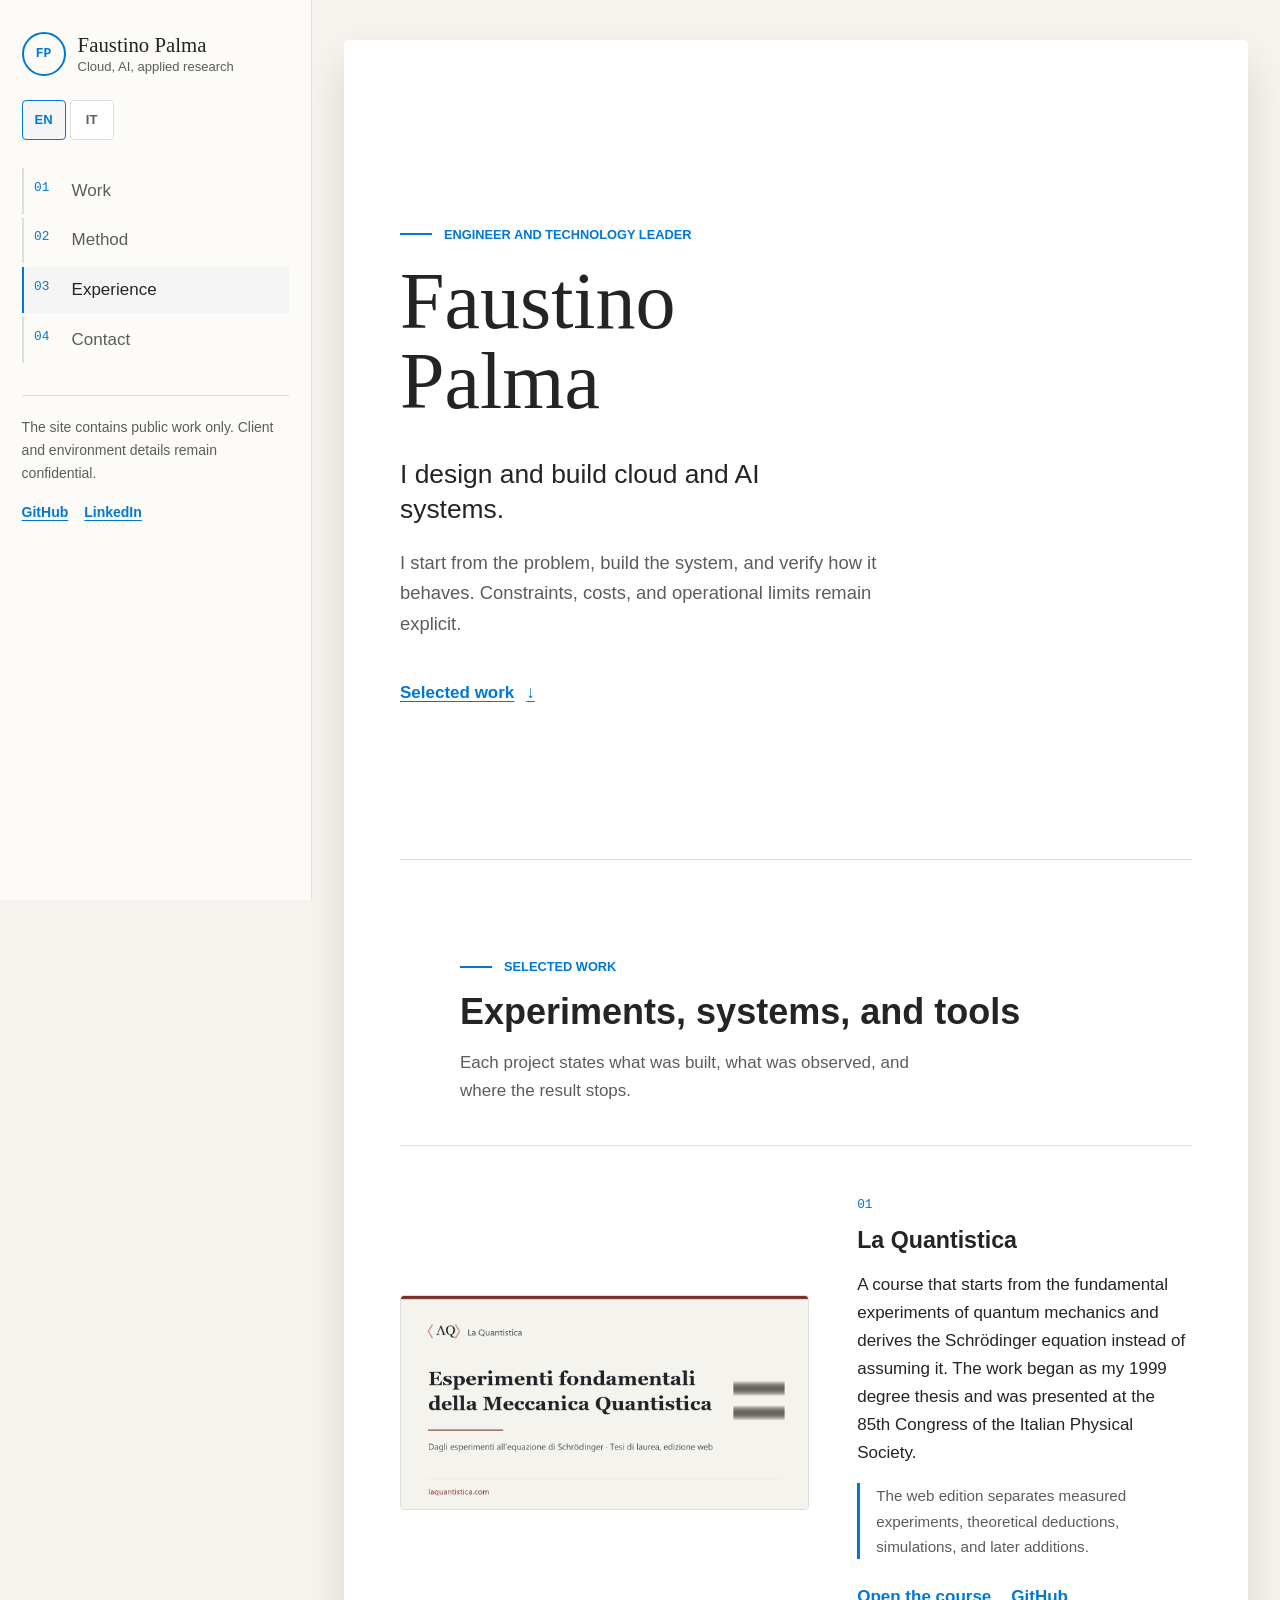
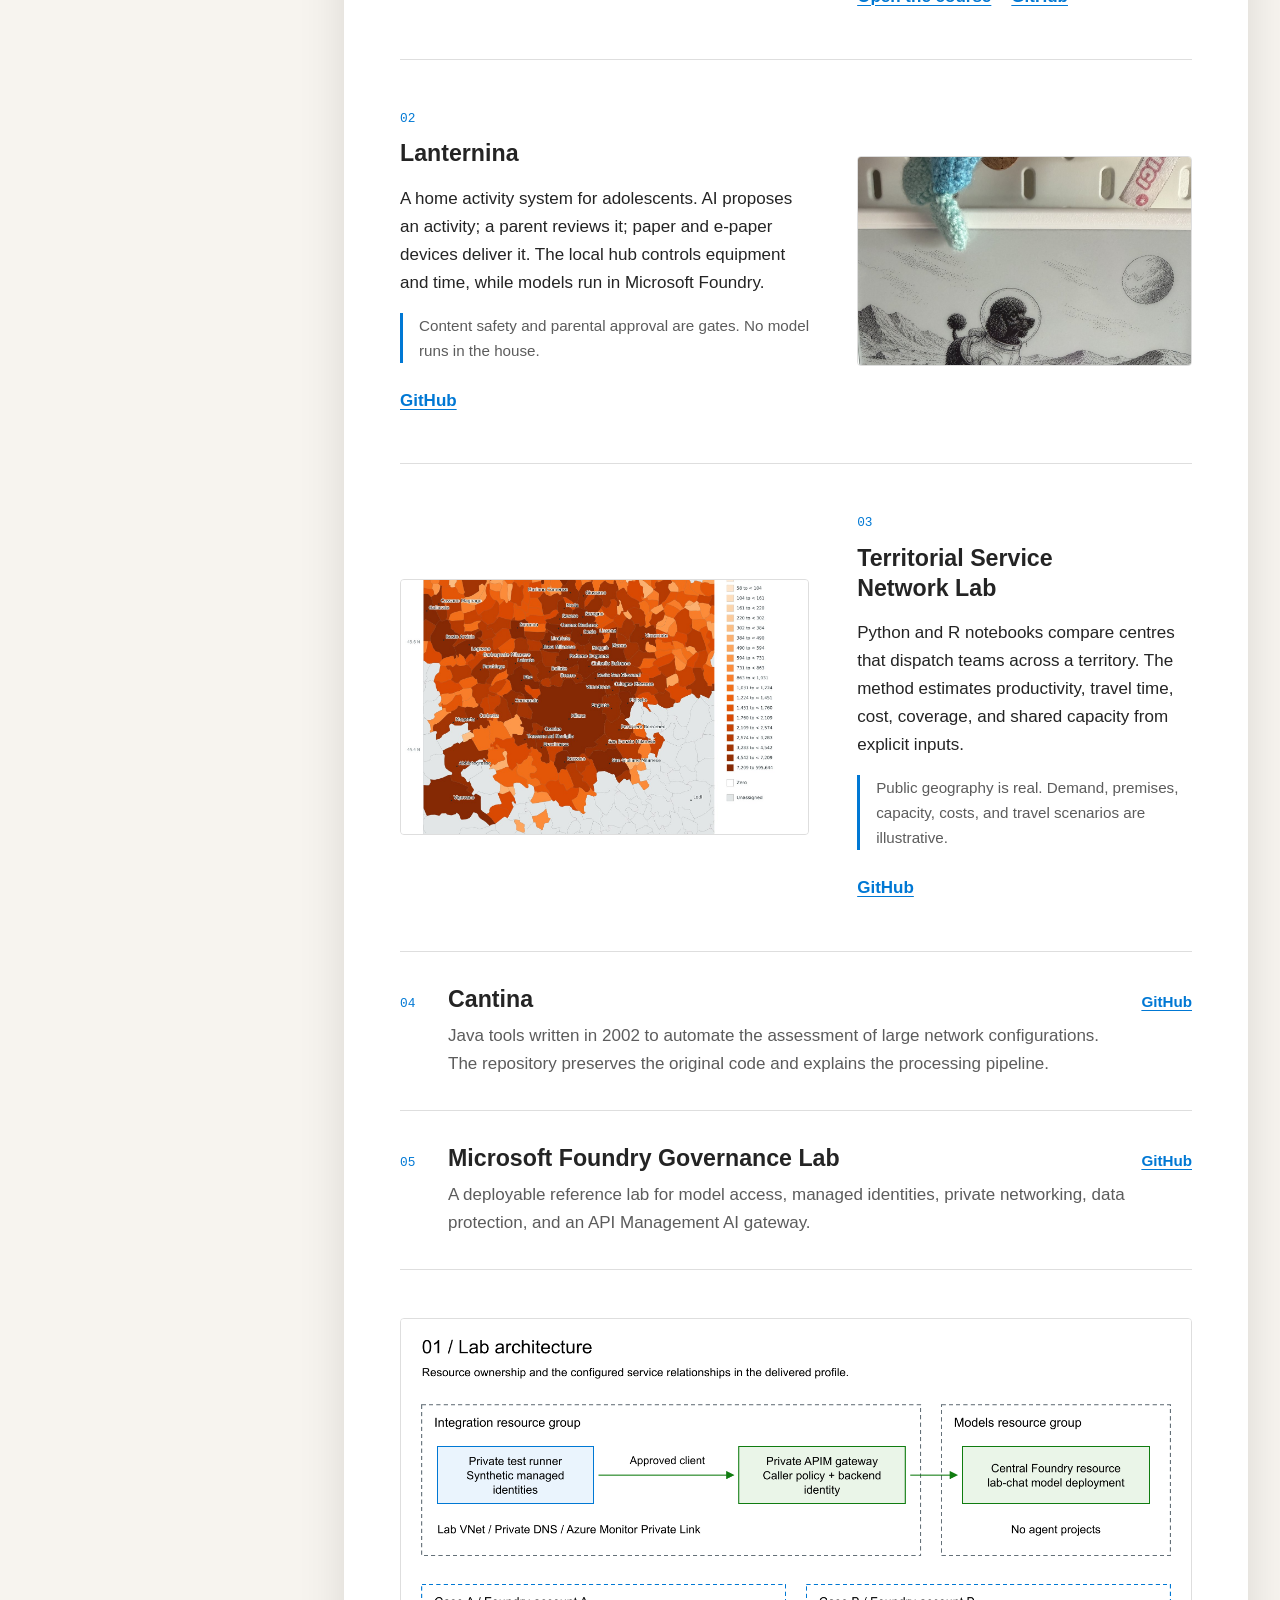
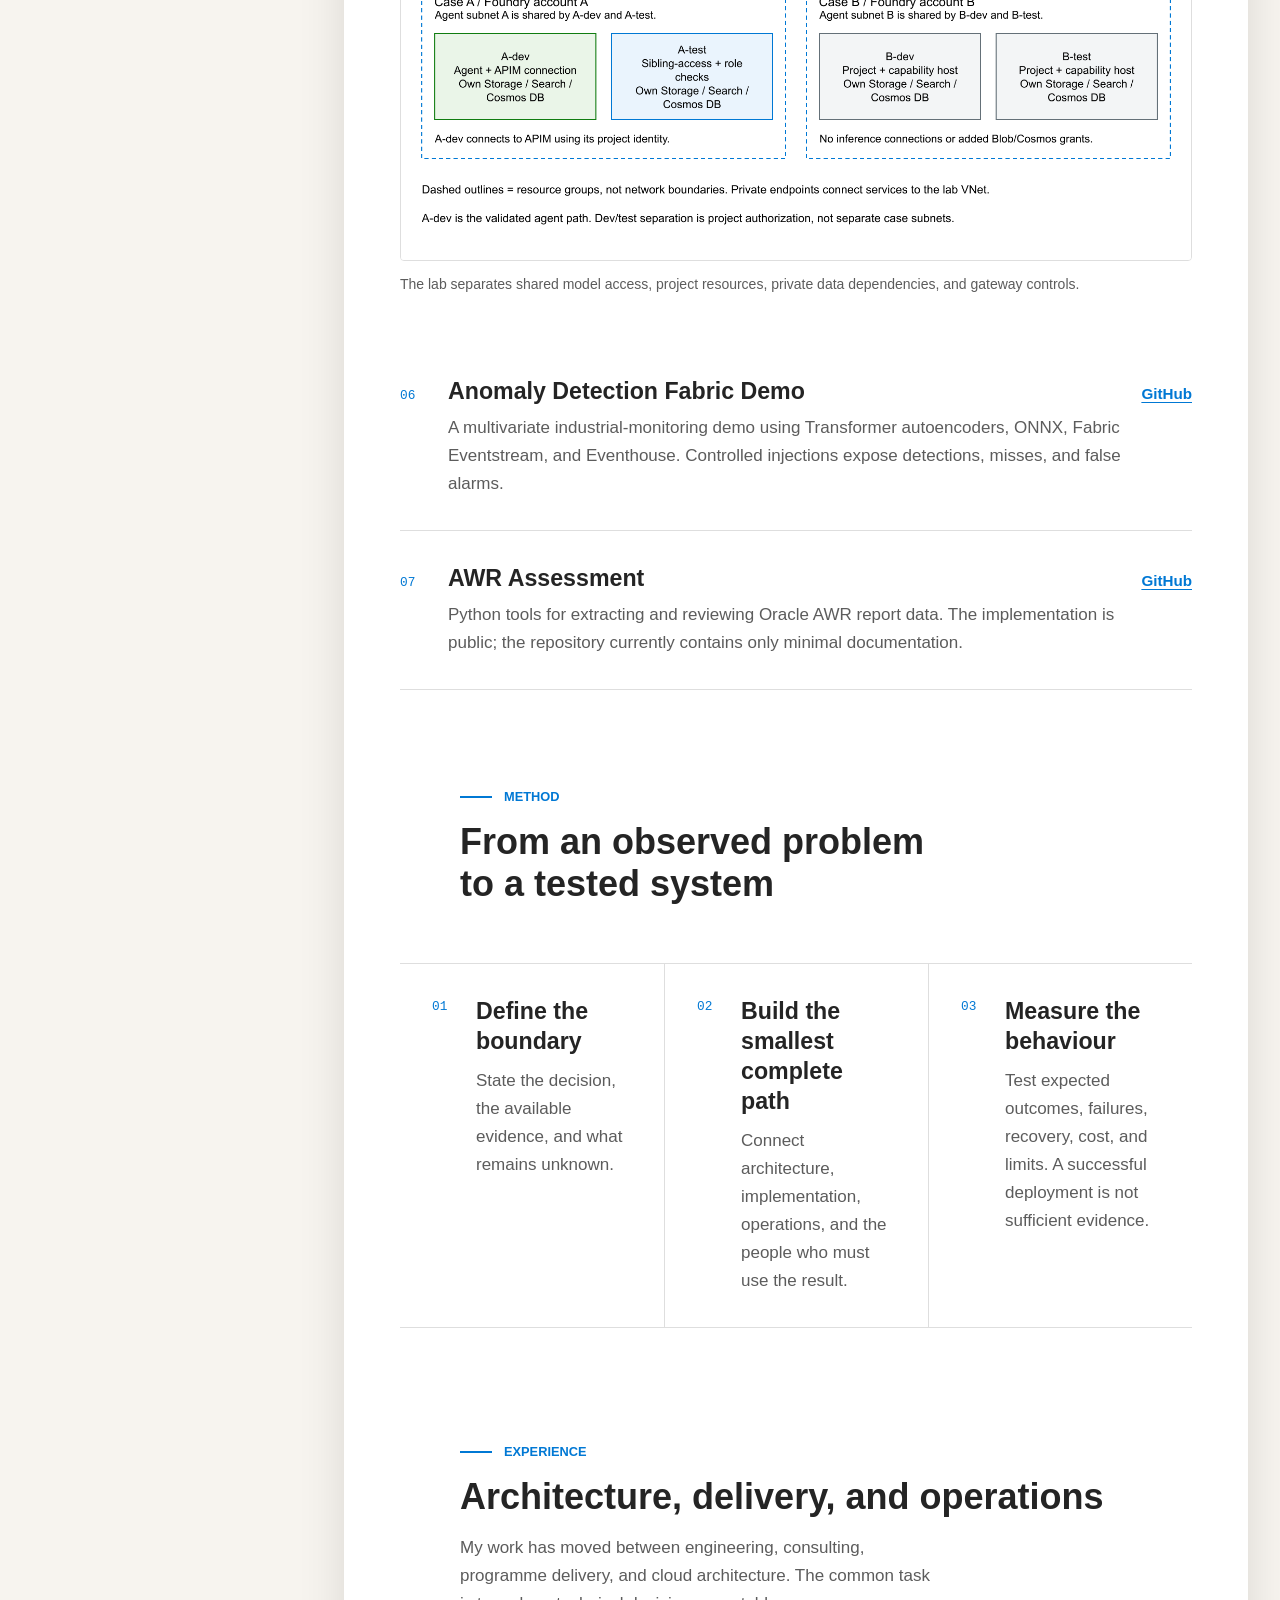
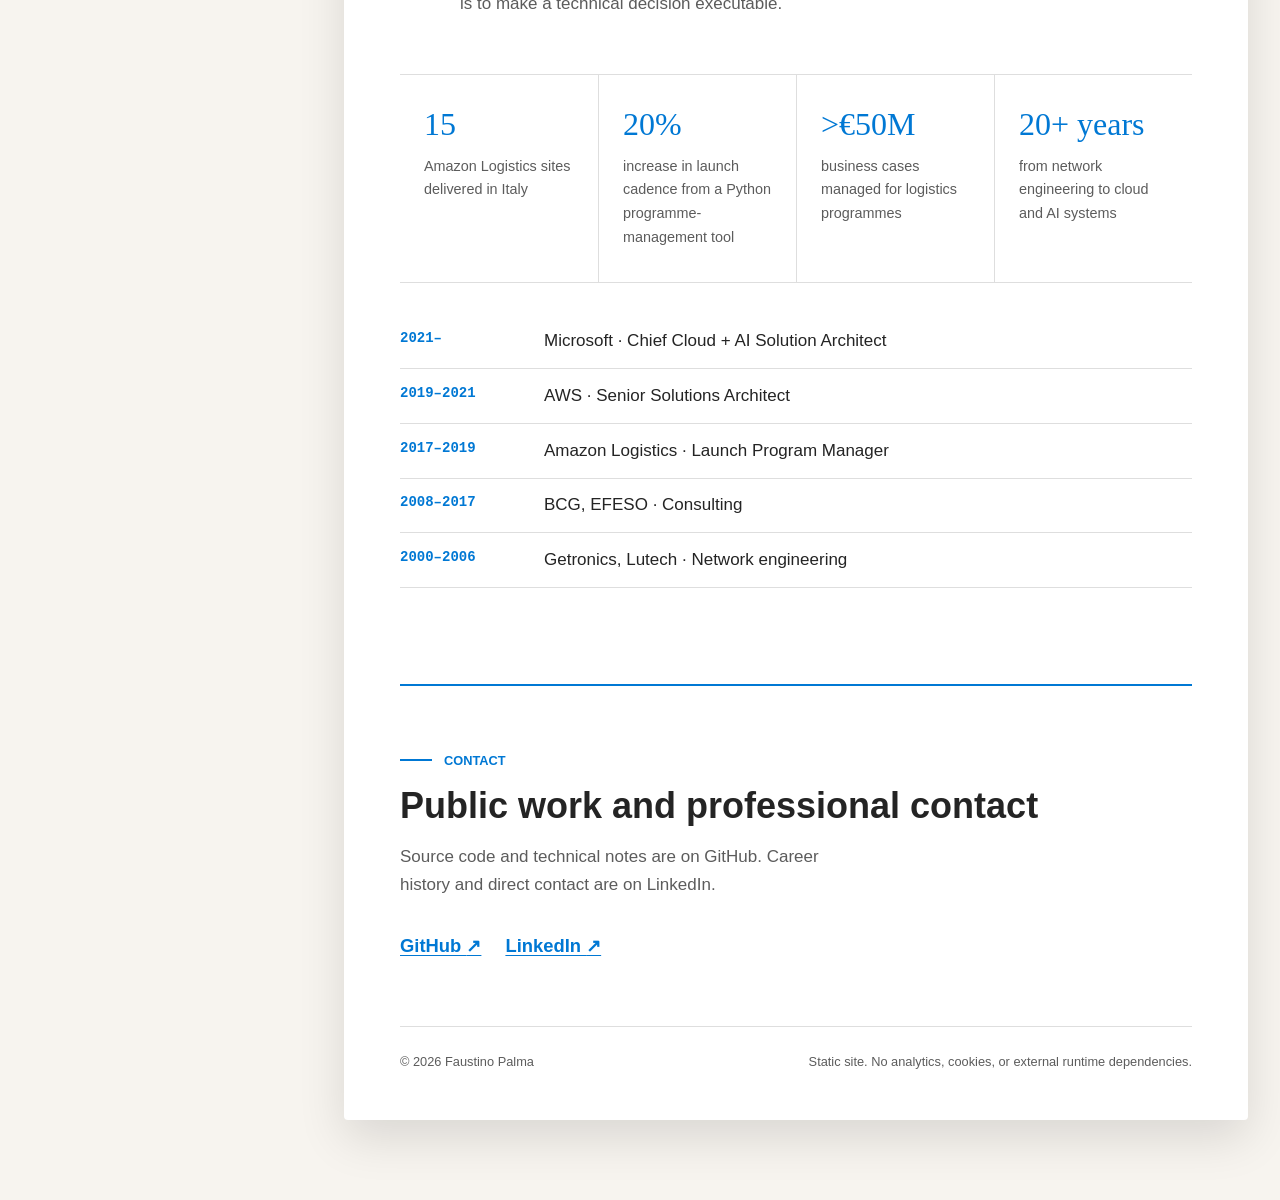
==== index.html @ f1d07565 "Create personal site" ====
<!doctype html>
<html lang="en" data-theme="light">
<head>
  <meta charset="UTF-8">
  <meta name="viewport" content="width=device-width, initial-scale=1">
  <script>
    (() => {
      const param = new URLSearchParams(window.location.search).get("scoutTheme");
      const theme =
        param || (window.matchMedia("(prefers-color-scheme: dark)").matches ? "dark" : "light");
      document.documentElement.setAttribute("data-theme", theme);
    })();
  </script>
  <title>Faustino Palma | Cloud, AI, and applied research</title>
  <meta name="description" content="Faustino Palma designs and builds cloud and AI systems, from architecture to verified operation.">
  <meta name="author" content="Faustino Palma">
  <link rel="canonical" href="https://faustinopalma.github.io/">
  <meta property="og:type" content="website">
  <meta property="og:title" content="Faustino Palma | Cloud, AI, and applied research">
  <meta property="og:description" content="Systems, experiments, and tools built from the problem to verified operation.">
  <meta property="og:url" content="https://faustinopalma.github.io/">
  <meta property="og:image" content="https://faustinopalma.github.io/assets/quantistica.png">
  <meta name="twitter:card" content="summary_large_image">
  <link rel="stylesheet" href="styles.css">
  <script type="application/ld+json">
    {
      "@context": "https://schema.org",
      "@type": "Person",
      "name": "Faustino Palma",
      "url": "https://faustinopalma.github.io/",
      "sameAs": [
        "https://github.com/faustinopalma",
        "https://www.linkedin.com/in/faustinopalma/",
        "https://laquantistica.com/"
      ],
      "knowsAbout": ["Cloud architecture", "Artificial intelligence", "MLOps", "Microsoft Azure", "Operations research", "Quantum mechanics"]
    }
  </script>
</head>
<body>
  <a class="skip-link" href="#content" data-en="Skip to content" data-it="Vai al contenuto">Skip to content</a>
  <button class="menu-button" type="button" aria-controls="sidebar" aria-expanded="false" title="Open navigation">
    <span aria-hidden="true">☰</span><span class="sr-only" data-en="Open navigation" data-it="Apri la navigazione">Open navigation</span>
  </button>
  <div class="scrim" hidden></div>

  <div class="layout">
    <header class="sidebar" id="sidebar">
      <a class="brand" href="#top" aria-label="Faustino Palma, home">
        <span class="brand-mark" aria-hidden="true">FP</span>
        <span class="brand-name">Faustino Palma</span>
        <small data-en="Cloud, AI, applied research" data-it="Cloud, AI, ricerca applicata">Cloud, AI, applied research</small>
      </a>

      <div class="language" role="group" aria-label="Language">
        <button type="button" data-language="en" aria-pressed="true">EN</button>
        <button type="button" data-language="it" aria-pressed="false">IT</button>
      </div>

      <nav aria-label="Main navigation">
        <a href="#work"><span class="nav-number">01</span><span data-en="Work" data-it="Progetti">Work</span></a>
        <a href="#method"><span class="nav-number">02</span><span data-en="Method" data-it="Metodo">Method</span></a>
        <a href="#experience"><span class="nav-number">03</span><span data-en="Experience" data-it="Esperienza">Experience</span></a>
        <a href="#contact"><span class="nav-number">04</span><span data-en="Contact" data-it="Contatti">Contact</span></a>
      </nav>

      <p class="side-note" data-en="The site contains public work only. Client and environment details remain confidential." data-it="Il sito contiene solo lavori pubblici. I dettagli relativi a clienti e ambienti restano riservati.">The site contains public work only. Client and environment details remain confidential.</p>
      <div class="side-links">
        <a href="https://github.com/faustinopalma" rel="me">GitHub</a>
        <a href="https://www.linkedin.com/in/faustinopalma/" rel="me">LinkedIn</a>
      </div>
    </header>

    <main class="content" id="content" tabindex="-1">
      <article class="page">
        <section class="hero full" id="top" aria-labelledby="hero-title">
          <p class="eyebrow" data-en="Engineer and technology leader" data-it="Ingegnere e responsabile tecnologico">Engineer and technology leader</p>
          <h1 id="hero-title">Faustino Palma</h1>
          <p class="hero-line" data-en="I design and build cloud and AI systems." data-it="Progetto e realizzo sistemi cloud e di intelligenza artificiale.">I design and build cloud and AI systems.</p>
          <p class="hero-detail" data-en="I start from the problem, build the system, and verify how it behaves. Constraints, costs, and operational limits remain explicit." data-it="Parto dal problema, costruisco il sistema e ne verifico il comportamento. Vincoli, costi e limiti operativi restano espliciti.">I start from the problem, build the system, and verify how it behaves. Constraints, costs, and operational limits remain explicit.</p>
          <a class="text-link" href="#work"><span data-en="Selected work" data-it="Progetti selezionati">Selected work</span><span aria-hidden="true">↓</span></a>
        </section>

        <section id="work" class="section-heading" aria-labelledby="work-title">
          <p class="eyebrow" data-en="Selected work" data-it="Progetti selezionati">Selected work</p>
          <h2 id="work-title" data-en="Experiments, systems, and tools" data-it="Esperimenti, sistemi e strumenti">Experiments, systems, and tools</h2>
          <p data-en="Each project states what was built, what was observed, and where the result stops." data-it="Ogni progetto indica che cosa è stato costruito, che cosa è stato osservato e dove termina il risultato.">Each project states what was built, what was observed, and where the result stops.</p>
        </section>

        <section class="project project-primary full" aria-labelledby="project-quantistica">
          <figure class="project-image">
            <img src="assets/quantistica.png" width="1200" height="630" alt="La Quantistica: electron diffraction rings and the Schrödinger equation" loading="eager">
          </figure>
          <div class="project-copy">
            <p class="project-number">01</p>
            <h3 id="project-quantistica">La Quantistica</h3>
            <p data-en="A course that starts from the fundamental experiments of quantum mechanics and derives the Schrödinger equation instead of assuming it. The work began as my 1999 degree thesis and was presented at the 85th Congress of the Italian Physical Society." data-it="Un corso che parte dagli esperimenti fondamentali della meccanica quantistica e ricava l’equazione di Schrödinger invece di assumerla. Il lavoro nasce dalla mia tesi di laurea del 1999 ed è stato presentato all’85° Congresso della Società Italiana di Fisica.">A course that starts from the fundamental experiments of quantum mechanics and derives the Schrödinger equation instead of assuming it. The work began as my 1999 degree thesis and was presented at the 85th Congress of the Italian Physical Society.</p>
            <p class="project-limit" data-en="The web edition separates measured experiments, theoretical deductions, simulations, and later additions." data-it="L’edizione web distingue esperimenti misurati, deduzioni teoriche, simulazioni e aggiunte successive.">The web edition separates measured experiments, theoretical deductions, simulations, and later additions.</p>
            <div class="project-links">
              <a href="https://laquantistica.com/" data-en="Open the course" data-it="Apri il corso">Open the course</a>
              <a href="https://github.com/faustinopalma/laquantistica">GitHub</a>
            </div>
          </div>
        </section>

        <section class="project full" aria-labelledby="project-lanternina">
          <figure class="project-image">
            <img src="assets/lanternina.jpg" width="1200" height="1600" alt="Lanternina e-paper display mounted in a room" loading="lazy">
          </figure>
          <div class="project-copy">
            <p class="project-number">02</p>
            <h3 id="project-lanternina">Lanternina</h3>
            <p data-en="A home activity system for adolescents. AI proposes an activity; a parent reviews it; paper and e-paper devices deliver it. The local hub controls equipment and time, while models run in Microsoft Foundry." data-it="Un sistema domestico di attività per adolescenti. L’AI propone un’attività; un genitore la rivede; carta e display e-paper la rendono disponibile. L’hub locale controlla dispositivi e tempi, mentre i modelli operano in Microsoft Foundry.">A home activity system for adolescents. AI proposes an activity; a parent reviews it; paper and e-paper devices deliver it. The local hub controls equipment and time, while models run in Microsoft Foundry.</p>
            <p class="project-limit" data-en="Content safety and parental approval are gates. No model runs in the house." data-it="La sicurezza dei contenuti e l’approvazione del genitore sono passaggi obbligati. Nessun modello opera in casa.">Content safety and parental approval are gates. No model runs in the house.</p>
            <div class="project-links"><a href="https://github.com/faustinopalma/lanternina">GitHub</a></div>
          </div>
        </section>

        <section class="project full" aria-labelledby="project-territorial">
          <figure class="project-image map-image">
            <img src="assets/territorial.jpg" width="1481" height="1800" alt="Map of modelled daily logistics savings around Milan" loading="lazy">
          </figure>
          <div class="project-copy">
            <p class="project-number">03</p>
            <h3 id="project-territorial">Territorial Service Network Lab</h3>
            <p data-en="Python and R notebooks compare centres that dispatch teams across a territory. The method estimates productivity, travel time, cost, coverage, and shared capacity from explicit inputs." data-it="Notebook Python e R confrontano centri che inviano squadre su un territorio. Il metodo stima produttività, tempi di viaggio, costi, copertura e capacità condivisa a partire da dati espliciti.">Python and R notebooks compare centres that dispatch teams across a territory. The method estimates productivity, travel time, cost, coverage, and shared capacity from explicit inputs.</p>
            <p class="project-limit" data-en="Public geography is real. Demand, premises, capacity, costs, and travel scenarios are illustrative." data-it="La geografia pubblica è reale. Domanda, sedi, capacità, costi e scenari di viaggio sono illustrativi.">Public geography is real. Demand, premises, capacity, costs, and travel scenarios are illustrative.</p>
            <div class="project-links"><a href="https://github.com/faustinopalma/territorial-service-network-lab">GitHub</a></div>
          </div>
        </section>

        <section class="project-index full" aria-label="More selected projects">
          <article class="project-row">
            <p class="project-number">04</p>
            <div><h3>Cantina</h3><p data-en="Java tools written in 2002 to automate the assessment of large network configurations. The repository preserves the original code and explains the processing pipeline." data-it="Strumenti Java scritti nel 2002 per automatizzare l’analisi di configurazioni di rete estese. Il repository conserva il codice originale e descrive la catena di elaborazione.">Java tools written in 2002 to automate the assessment of large network configurations. The repository preserves the original code and explains the processing pipeline.</p></div>
            <a href="https://github.com/faustinopalma/cantina" aria-label="Cantina on GitHub">GitHub</a>
          </article>
          <article class="project-row">
            <p class="project-number">05</p>
            <div><h3>Microsoft Foundry Governance Lab</h3><p data-en="A deployable reference lab for model access, managed identities, private networking, data protection, and an API Management AI gateway." data-it="Un laboratorio distribuibile per accesso ai modelli, identità gestite, rete privata, protezione dei dati e AI Gateway su API Management.">A deployable reference lab for model access, managed identities, private networking, data protection, and an API Management AI gateway.</p></div>
            <a href="https://github.com/faustinopalma/foundry-governance-lab" aria-label="Foundry Governance Lab on GitHub">GitHub</a>
          </article>
          <figure class="wide-figure">
            <img src="assets/governance.png" width="1520" height="1040" alt="Architecture of the Microsoft Foundry governance reference lab" loading="lazy">
            <figcaption data-en="The lab separates shared model access, project resources, private data dependencies, and gateway controls." data-it="Il laboratorio separa accesso condiviso ai modelli, risorse di progetto, dipendenze dati private e controlli del gateway.">The lab separates shared model access, project resources, private data dependencies, and gateway controls.</figcaption>
          </figure>
          <article class="project-row">
            <p class="project-number">06</p>
            <div><h3>Anomaly Detection Fabric Demo</h3><p data-en="A multivariate industrial-monitoring demo using Transformer autoencoders, ONNX, Fabric Eventstream, and Eventhouse. Controlled injections expose detections, misses, and false alarms." data-it="Una dimostrazione di monitoraggio industriale multivariato con autoencoder Transformer, ONNX, Fabric Eventstream ed Eventhouse. Iniezioni controllate rendono visibili rilevamenti, mancate rilevazioni e falsi allarmi.">A multivariate industrial-monitoring demo using Transformer autoencoders, ONNX, Fabric Eventstream, and Eventhouse. Controlled injections expose detections, misses, and false alarms.</p></div>
            <a href="https://github.com/faustinopalma/anomaly-detection-fabric-demo" aria-label="Anomaly Detection Fabric Demo on GitHub">GitHub</a>
          </article>
          <article class="project-row">
            <p class="project-number">07</p>
            <div><h3>AWR Assessment</h3><p data-en="Python tools for extracting and reviewing Oracle AWR report data. The implementation is public; the repository currently contains only minimal documentation." data-it="Strumenti Python per estrarre e analizzare dati dai report Oracle AWR. L’implementazione è pubblica; il repository contiene al momento una documentazione minima.">Python tools for extracting and reviewing Oracle AWR report data. The implementation is public; the repository currently contains only minimal documentation.</p></div>
            <a href="https://github.com/faustinopalma/awr_assessment" aria-label="AWR Assessment on GitHub">GitHub</a>
          </article>
        </section>

        <section id="method" class="section-heading" aria-labelledby="method-title">
          <p class="eyebrow" data-en="Method" data-it="Metodo">Method</p>
          <h2 id="method-title" data-en="From an observed problem to a tested system" data-it="Da un problema osservato a un sistema verificato">From an observed problem to a tested system</h2>
        </section>
        <ol class="method-list full">
          <li><span>01</span><div><h3 data-en="Define the boundary" data-it="Definire il confine">Define the boundary</h3><p data-en="State the decision, the available evidence, and what remains unknown." data-it="Indicare la decisione, le evidenze disponibili e ciò che resta ignoto.">State the decision, the available evidence, and what remains unknown.</p></div></li>
          <li><span>02</span><div><h3 data-en="Build the smallest complete path" data-it="Costruire il percorso completo minimo">Build the smallest complete path</h3><p data-en="Connect architecture, implementation, operations, and the people who must use the result." data-it="Collegare architettura, implementazione, operazioni e persone che devono usare il risultato.">Connect architecture, implementation, operations, and the people who must use the result.</p></div></li>
          <li><span>03</span><div><h3 data-en="Measure the behaviour" data-it="Misurare il comportamento">Measure the behaviour</h3><p data-en="Test expected outcomes, failures, recovery, cost, and limits. A successful deployment is not sufficient evidence." data-it="Verificare risultati attesi, errori, recupero, costi e limiti. Una distribuzione riuscita non è una prova sufficiente.">Test expected outcomes, failures, recovery, cost, and limits. A successful deployment is not sufficient evidence.</p></div></li>
        </ol>

        <section id="experience" class="section-heading" aria-labelledby="experience-title">
          <p class="eyebrow" data-en="Experience" data-it="Esperienza">Experience</p>
          <h2 id="experience-title" data-en="Architecture, delivery, and operations" data-it="Architettura, realizzazione e operazioni">Architecture, delivery, and operations</h2>
          <p data-en="My work has moved between engineering, consulting, programme delivery, and cloud architecture. The common task is to make a technical decision executable." data-it="Il mio lavoro attraversa ingegneria, consulenza, gestione di programmi e architetture cloud. Il compito comune è rendere eseguibile una decisione tecnica.">My work has moved between engineering, consulting, programme delivery, and cloud architecture. The common task is to make a technical decision executable.</p>
        </section>
        <dl class="evidence full">
          <div><dt>15</dt><dd data-en="Amazon Logistics sites delivered in Italy" data-it="siti Amazon Logistics realizzati in Italia">Amazon Logistics sites delivered in Italy</dd></div>
          <div><dt>20%</dt><dd data-en="increase in launch cadence from a Python programme-management tool" data-it="incremento della cadenza di apertura ottenuto con uno strumento Python di gestione del programma">increase in launch cadence from a Python programme-management tool</dd></div>
          <div><dt>&gt;€50M</dt><dd data-en="business cases managed for logistics programmes" data-it="business case gestiti per programmi logistici">business cases managed for logistics programmes</dd></div>
          <div><dt>20+ years</dt><dd data-en="from network engineering to cloud and AI systems" data-it="dall’ingegneria di rete ai sistemi cloud e AI">from network engineering to cloud and AI systems</dd></div>
        </dl>
        <div class="career full" aria-label="Career history">
          <p><strong>2021–</strong><span data-en="Microsoft · Chief Cloud + AI Solution Architect" data-it="Microsoft · Chief Cloud + AI Solution Architect">Microsoft · Chief Cloud + AI Solution Architect</span></p>
          <p><strong>2019–2021</strong><span>AWS · Senior Solutions Architect</span></p>
          <p><strong>2017–2019</strong><span>Amazon Logistics · Launch Program Manager</span></p>
          <p><strong>2008–2017</strong><span>BCG, EFESO · Consulting</span></p>
          <p><strong>2000–2006</strong><span data-en="Getronics, Lutech · Network engineering" data-it="Getronics, Lutech · Ingegneria di rete">Getronics, Lutech · Network engineering</span></p>
        </div>

        <section id="contact" class="contact full" aria-labelledby="contact-title">
          <p class="eyebrow" data-en="Contact" data-it="Contatti">Contact</p>
          <h2 id="contact-title" data-en="Public work and professional contact" data-it="Lavori pubblici e contatto professionale">Public work and professional contact</h2>
          <p data-en="Source code and technical notes are on GitHub. Career history and direct contact are on LinkedIn." data-it="Codice sorgente e note tecniche sono su GitHub. Percorso professionale e contatto diretto sono su LinkedIn.">Source code and technical notes are on GitHub. Career history and direct contact are on LinkedIn.</p>
          <div class="contact-links">
            <a href="https://github.com/faustinopalma">GitHub <span aria-hidden="true">↗</span></a>
            <a href="https://www.linkedin.com/in/faustinopalma/">LinkedIn <span aria-hidden="true">↗</span></a>
          </div>
        </section>

        <footer class="footer full">
          <p>© <span id="year">2026</span> Faustino Palma</p>
          <p data-en="Static site. No analytics, cookies, or external runtime dependencies." data-it="Sito statico. Nessun sistema di analisi, cookie o dipendenza esterna a runtime.">Static site. No analytics, cookies, or external runtime dependencies.</p>
        </footer>
      </article>
    </main>
  </div>
  <script src="script.js"></script>
</body>
</html>
---- styles.css ----
:root {
  color-scheme: light;
  --cp-bg: #f7f4ef;
  --cp-bg-elevated: #fcfbf8;
  --cp-surface: #ffffff;
  --cp-surface-soft: #f5f5f5;
  --cp-border: #dedede;
  --cp-border-strong: #919191;
  --cp-text: #242424;
  --cp-text-muted: #5c5c5c;
  --cp-text-soft: #6f6f6f;
  --cp-accent: #b11f4b;
  --cp-accent-hover: #9a1a41;
  --cp-accent-soft: rgba(177, 31, 75, 0.08);
  --cp-accent-fg: #ffffff;
  --cp-success: #16a34a;
  --cp-danger: #dc2626;
  --cp-warning: #f59e0b;
  --cp-link: #0078d4;
  --cp-shadow: 0 18px 48px rgba(0, 0, 0, 0.12);
  --cp-overlay: rgba(255, 255, 255, 0.8);
  --cp-panel: rgba(255, 255, 255, 0.86);
  --cp-panel-strong: rgba(255, 255, 255, 0.96);
  --cp-sheen: rgba(255, 255, 255, 0.55);
  --cp-highlight: rgba(177, 31, 75, 0.12);
}

html[data-theme="dark"] {
  color-scheme: dark;
  --cp-bg: #3d3b3a;
  --cp-bg-elevated: #343231;
  --cp-surface: #292929;
  --cp-surface-soft: #2e2e2e;
  --cp-border: #474747;
  --cp-border-strong: #5f5f5f;
  --cp-text: #dedede;
  --cp-text-muted: #919191;
  --cp-text-soft: #b0b0b0;
  --cp-accent: #fd8ea1;
  --cp-accent-hover: #fb7b91;
  --cp-accent-soft: rgba(253, 142, 161, 0.14);
  --cp-accent-fg: #1a1a1a;
  --cp-success: #4ade80;
  --cp-danger: #f87171;
  --cp-warning: #fbbf24;
  --cp-link: #4da6ff;
  --cp-shadow: 0 18px 48px rgba(0, 0, 0, 0.32);
  --cp-overlay: rgba(41, 41, 41, 0.88);
  --cp-panel: rgba(41, 41, 41, 0.72);
  --cp-panel-strong: rgba(41, 41, 41, 0.96);
  --cp-sheen: rgba(255, 255, 255, 0.04);
  --cp-highlight: rgba(253, 142, 161, 0.12);
}

*,
*::before,
*::after {
  box-sizing: border-box;
}

html {
  scroll-behavior: smooth;
  -webkit-text-size-adjust: 100%;
}

body {
  margin: 0;
  background: var(--cp-bg);
  color: var(--cp-text);
  font-family: "Segoe UI", Aptos, Calibri, -apple-system, BlinkMacSystemFont, sans-serif;
  font-size: 1.0625rem;
  line-height: 1.65;
  letter-spacing: 0;
  -webkit-font-smoothing: antialiased;
}

button,
a {
  font: inherit;
  -webkit-tap-highlight-color: var(--cp-highlight);
}

button {
  color: inherit;
  cursor: pointer;
}

a {
  color: var(--cp-link);
  text-decoration-thickness: 1px;
  text-underline-offset: 0.18em;
}

a:hover {
  text-decoration-thickness: 2px;
}

:focus-visible {
  outline: 3px solid var(--cp-link);
  outline-offset: 4px;
}

img {
  display: block;
  max-width: 100%;
  height: auto;
}

figure,
h1,
h2,
h3,
p,
dl,
dd {
  margin: 0;
}

.sr-only {
  position: absolute;
  width: 1px;
  height: 1px;
  padding: 0;
  overflow: hidden;
  clip-path: inset(50%);
  white-space: nowrap;
  border: 0;
}

.skip-link {
  position: fixed;
  z-index: 300;
  top: 0;
  left: -9999px;
  padding: 0.75rem 1rem;
  background: var(--cp-link);
  color: var(--cp-surface);
  border-radius: 0 0 4px 0;
  font-weight: 700;
}

.skip-link:focus {
  left: 0;
}

.layout {
  display: flex;
  min-height: 100vh;
}

.sidebar {
  position: sticky;
  top: 0;
  align-self: flex-start;
  width: 19.5rem;
  height: 100vh;
  flex: 0 0 19.5rem;
  padding: 2rem 1.35rem;
  overflow-y: auto;
  background: var(--cp-bg-elevated);
  border-right: 1px solid var(--cp-border);
}

.brand {
  display: grid;
  grid-template-columns: 2.75rem 1fr;
  column-gap: 0.75rem;
  align-items: center;
  color: var(--cp-text);
  text-decoration: none;
}

.brand-mark {
  grid-row: span 2;
  display: grid;
  place-items: center;
  width: 2.75rem;
  height: 2.75rem;
  border: 2px solid var(--cp-link);
  border-radius: 50%;
  color: var(--cp-link);
  font-family: Consolas, "Courier New", Courier, monospace;
  font-size: 0.8125rem;
  font-weight: 700;
}

.brand-name {
  font-family: "Palatino Linotype", "Book Antiqua", Georgia, serif;
  font-size: 1.3rem;
  line-height: 1.15;
}

.brand small {
  color: var(--cp-text-muted);
  font-size: 0.8125rem;
  line-height: 1.35;
}

.language {
  display: flex;
  gap: 0.25rem;
  margin: 1.5rem 0 0;
}

.language button {
  min-width: 2.75rem;
  height: 2.5rem;
  padding: 0;
  border: 1px solid var(--cp-border);
  border-radius: 4px;
  background: var(--cp-surface);
  color: var(--cp-text-muted);
  font-size: 0.8125rem;
  font-weight: 700;
}

.language button[aria-pressed="true"] {
  border-color: var(--cp-link);
  color: var(--cp-link);
  background: var(--cp-surface-soft);
}

.sidebar nav {
  display: grid;
  gap: 0.25rem;
  margin-top: 1.75rem;
}

.sidebar nav a {
  display: grid;
  grid-template-columns: 2rem 1fr;
  gap: 0.35rem;
  padding: 0.55rem 0.65rem;
  color: var(--cp-text-muted);
  text-decoration: none;
  border-left: 2px solid var(--cp-border);
}

.sidebar nav a:hover,
.sidebar nav a[aria-current="true"] {
  color: var(--cp-text);
  border-left-color: var(--cp-link);
  background: var(--cp-surface-soft);
}

.nav-number,
.project-number,
.method-list > li > span {
  color: var(--cp-link);
  font-family: Consolas, "Courier New", Courier, monospace;
  font-size: 0.8rem;
  font-variant-numeric: tabular-nums;
}

.side-note {
  margin-top: 2rem;
  padding-top: 1.25rem;
  border-top: 1px solid var(--cp-border);
  color: var(--cp-text-muted);
  font-size: 0.875rem;
}

.side-links {
  display: flex;
  gap: 1rem;
  margin-top: 1rem;
  font-size: 0.875rem;
  font-weight: 700;
}

.content {
  flex: 1 1 auto;
  min-width: 0;
  display: flex;
  justify-content: center;
  padding: 2.5rem 2rem 5rem;
}

.page {
  display: grid;
  grid-template-columns:
    [full-start] minmax(0, 1fr)
    [text-start] min(100%, 42rem) [text-end]
    minmax(0, 1fr) [full-end];
  width: 100%;
  max-width: 68rem;
  padding: 3rem 3.5rem;
  background: var(--cp-surface);
  box-shadow: var(--cp-shadow);
  border-radius: 4px;
}

.page > * {
  grid-column: text;
  min-width: 0;
}

.page > .full {
  grid-column: full;
}

.hero {
  display: grid;
  align-content: center;
  min-height: calc(100vh - 8rem);
  padding: 5rem 0 6rem;
  border-bottom: 1px solid var(--cp-border);
}

.eyebrow {
  display: flex;
  align-items: center;
  gap: 0.75rem;
  color: var(--cp-link);
  font-size: 0.8rem;
  font-weight: 700;
  text-transform: uppercase;
  letter-spacing: 0;
}

.eyebrow::before {
  content: "";
  width: 2rem;
  height: 2px;
  flex: none;
  background: var(--cp-link);
}

h1,
h2,
h3 {
  text-wrap: balance;
}

h1 {
  max-width: 12ch;
  margin-top: 1rem;
  font-family: "Palatino Linotype", "Book Antiqua", Georgia, serif;
  font-size: 5rem;
  font-weight: 400;
  line-height: 1;
  letter-spacing: 0;
}

h2 {
  margin-top: 0.85rem;
  font-size: 2.25rem;
  line-height: 1.18;
  letter-spacing: 0;
}

h3 {
  font-size: 1.45rem;
  line-height: 1.3;
  letter-spacing: 0;
}

.hero-line {
  max-width: 28ch;
  margin-top: 2.25rem;
  font-size: 1.65rem;
  line-height: 1.35;
}

.hero-detail {
  max-width: 48ch;
  margin-top: 1.25rem;
  color: var(--cp-text-muted);
  font-size: 1.15rem;
}

.text-link {
  display: inline-flex;
  align-items: center;
  gap: 0.75rem;
  width: fit-content;
  margin-top: 2.5rem;
  font-weight: 700;
}

.section-heading {
  padding: 6rem 0 2.5rem;
}

.section-heading > p:last-child {
  max-width: 50ch;
  margin-top: 1rem;
  color: var(--cp-text-muted);
}

.project {
  display: grid;
  grid-template-columns: minmax(0, 1.1fr) minmax(18rem, 0.9fr);
  gap: 3rem;
  align-items: center;
  padding: 3rem 0;
  border-top: 1px solid var(--cp-border);
}

.project:nth-of-type(even) .project-image {
  order: 2;
}

.project-image {
  min-width: 0;
  background: var(--cp-surface-soft);
  border: 1px solid var(--cp-border);
  border-radius: 4px;
  overflow: hidden;
}

.project-image img {
  width: 100%;
  aspect-ratio: 16 / 10;
  object-fit: cover;
}

.project-primary .project-image img {
  aspect-ratio: 1200 / 630;
}

.project-image.map-image img {
  object-fit: cover;
  object-position: center 46%;
}

.project-copy h3 {
  margin-top: 0.6rem;
}

.project-copy > p:not(.project-number) {
  margin-top: 1rem;
}

.project-limit {
  padding-left: 1rem;
  border-left: 3px solid var(--cp-link);
  color: var(--cp-text-muted);
  font-size: 0.95rem;
}

.project-links {
  display: flex;
  flex-wrap: wrap;
  gap: 1.25rem;
  margin-top: 1.5rem;
  font-weight: 700;
}

.project-index {
  border-top: 1px solid var(--cp-border);
}

.project-row {
  display: grid;
  grid-template-columns: 2rem minmax(0, 1fr) auto;
  gap: 1rem;
  align-items: baseline;
  padding: 2rem 0;
  border-bottom: 1px solid var(--cp-border);
}

.project-row h3 {
  margin-bottom: 0.5rem;
}

.project-row p:not(.project-number) {
  max-width: 52rem;
  color: var(--cp-text-muted);
}

.project-row > a {
  font-size: 0.95rem;
  font-weight: 700;
}

.wide-figure {
  margin: 3rem 0;
}

.wide-figure img {
  width: 100%;
  border: 1px solid var(--cp-border);
  border-radius: 4px;
}

figcaption {
  max-width: 52rem;
  margin-top: 0.75rem;
  color: var(--cp-text-muted);
  font-size: 0.875rem;
}

.method-list {
  display: grid;
  grid-template-columns: repeat(3, minmax(0, 1fr));
  gap: 0;
  padding: 0;
  list-style: none;
  border-top: 1px solid var(--cp-border);
  border-bottom: 1px solid var(--cp-border);
}

.method-list li {
  display: grid;
  grid-template-columns: 2rem 1fr;
  gap: 0.75rem;
  padding: 2rem;
}

.method-list li + li {
  border-left: 1px solid var(--cp-border);
}

.method-list p {
  margin-top: 0.65rem;
  color: var(--cp-text-muted);
}

.evidence {
  display: grid;
  grid-template-columns: repeat(4, minmax(0, 1fr));
  margin-top: 1rem;
  border-top: 1px solid var(--cp-border);
  border-bottom: 1px solid var(--cp-border);
}

.evidence div {
  padding: 2rem 1.5rem;
}

.evidence div + div {
  border-left: 1px solid var(--cp-border);
}

.evidence dt {
  color: var(--cp-link);
  font-family: "Palatino Linotype", "Book Antiqua", Georgia, serif;
  font-size: 2rem;
  line-height: 1.1;
}

.evidence dd {
  margin-top: 0.75rem;
  color: var(--cp-text-muted);
  font-size: 0.9rem;
}

.career {
  padding: 2rem 0 0;
}

.career p {
  display: grid;
  grid-template-columns: 8rem 1fr;
  gap: 1rem;
  padding: 0.8rem 0;
  border-bottom: 1px solid var(--cp-border);
}

.career strong {
  color: var(--cp-link);
  font-family: Consolas, "Courier New", Courier, monospace;
  font-size: 0.875rem;
}

.contact {
  margin-top: 6rem;
  padding: 4rem 0;
  border-top: 2px solid var(--cp-link);
  border-bottom: 1px solid var(--cp-border);
}

.contact > p:not(.eyebrow) {
  max-width: 48ch;
  margin-top: 1rem;
  color: var(--cp-text-muted);
}

.contact-links {
  display: flex;
  gap: 1.5rem;
  margin-top: 2rem;
  font-size: 1.15rem;
  font-weight: 700;
}

.footer {
  display: flex;
  justify-content: space-between;
  gap: 2rem;
  padding: 1.5rem 0 0;
  color: var(--cp-text-muted);
  font-size: 0.8rem;
}

.menu-button,
.scrim {
  display: none;
}

body:not([data-ready]) .hero > * {
  opacity: 0;
  transform: translateY(10px);
}

body[data-ready] .hero > * {
  animation: reveal 420ms ease-out both;
}

body[data-ready] .hero > :nth-child(2) { animation-delay: 60ms; }
body[data-ready] .hero > :nth-child(3) { animation-delay: 120ms; }
body[data-ready] .hero > :nth-child(4) { animation-delay: 180ms; }
body[data-ready] .hero > :nth-child(5) { animation-delay: 240ms; }

@keyframes reveal {
  from { opacity: 0; transform: translateY(10px); }
  to { opacity: 1; transform: translateY(0); }
}

@media (max-width: 72rem) {
  .sidebar {
    width: 17.5rem;
    flex-basis: 17.5rem;
  }

  .content {
    padding: 1.5rem 1rem 4rem;
  }

  .page {
    padding: 2.5rem 2rem;
  }

  h1 {
    font-size: 4rem;
  }

  .project {
    gap: 2rem;
  }

  .method-list li {
    padding: 1.5rem 1rem;
  }
}

@media (max-width: 62rem) {
  .menu-button {
    position: fixed;
    z-index: 210;
    top: 0.75rem;
    left: 0.75rem;
    display: grid;
    place-items: center;
    width: 2.75rem;
    height: 2.75rem;
    padding: 0;
    border: 1px solid var(--cp-border);
    border-radius: 4px;
    background: var(--cp-bg-elevated);
    color: var(--cp-link);
    box-shadow: var(--cp-shadow);
    font-size: 1.35rem;
  }

  .sidebar {
    position: fixed;
    z-index: 200;
    left: 0;
    width: 18rem;
    transform: translateX(-100%);
    transition: transform 180ms ease;
    box-shadow: var(--cp-shadow);
  }

  body.nav-open .sidebar {
    transform: none;
  }

  body.nav-open .menu-button {
    left: auto;
    right: 0.75rem;
  }

  .scrim:not([hidden]) {
    position: fixed;
    z-index: 190;
    inset: 0;
    display: block;
    background: var(--cp-overlay);
  }

  .content {
    padding: 4rem 0.75rem 3rem;
  }

  .page {
    padding: 2rem 1.25rem;
  }

  .hero {
    min-height: calc(100vh - 7rem);
  }
}

@media (max-width: 48rem) {
  h1 {
    font-size: 3.25rem;
  }

  h2 {
    font-size: 1.85rem;
  }

  .hero-line {
    font-size: 1.35rem;
  }

  .section-heading {
    padding-top: 4.5rem;
  }

  .project {
    grid-template-columns: minmax(0, 1fr);
    gap: 1.5rem;
  }

  .project:nth-of-type(even) .project-image {
    order: 0;
  }

  .project-row {
    grid-template-columns: 2rem minmax(0, 1fr);
  }

  .project-row > a {
    grid-column: 2;
  }

  .method-list,
  .evidence {
    grid-template-columns: minmax(0, 1fr);
  }

  .method-list li + li,
  .evidence div + div {
    border-left: 0;
    border-top: 1px solid var(--cp-border);
  }

  .evidence div {
    display: grid;
    grid-template-columns: 7rem 1fr;
    gap: 1rem;
    align-items: baseline;
  }

  .evidence dd {
    margin-top: 0;
  }

  .career p {
    grid-template-columns: minmax(0, 1fr);
    gap: 0.25rem;
  }

  .footer {
    display: grid;
    gap: 0.5rem;
  }
}

@media (max-width: 24rem) {
  .page {
    padding-right: 1rem;
    padding-left: 1rem;
  }

  h1 {
    font-size: 2.75rem;
  }

  .contact-links {
    display: grid;
  }
}

@media (prefers-reduced-motion: reduce) {
  html {
    scroll-behavior: auto;
  }

  *,
  *::before,
  *::after {
    animation-duration: 0.01ms !important;
    transition-duration: 0.01ms !important;
  }
}

@media print {
  .sidebar,
  .menu-button,
  .scrim {
    display: none !important;
  }

  .content,
  .page {
    padding: 0;
  }

  .page {
    max-width: none;
    box-shadow: none;
  }
}
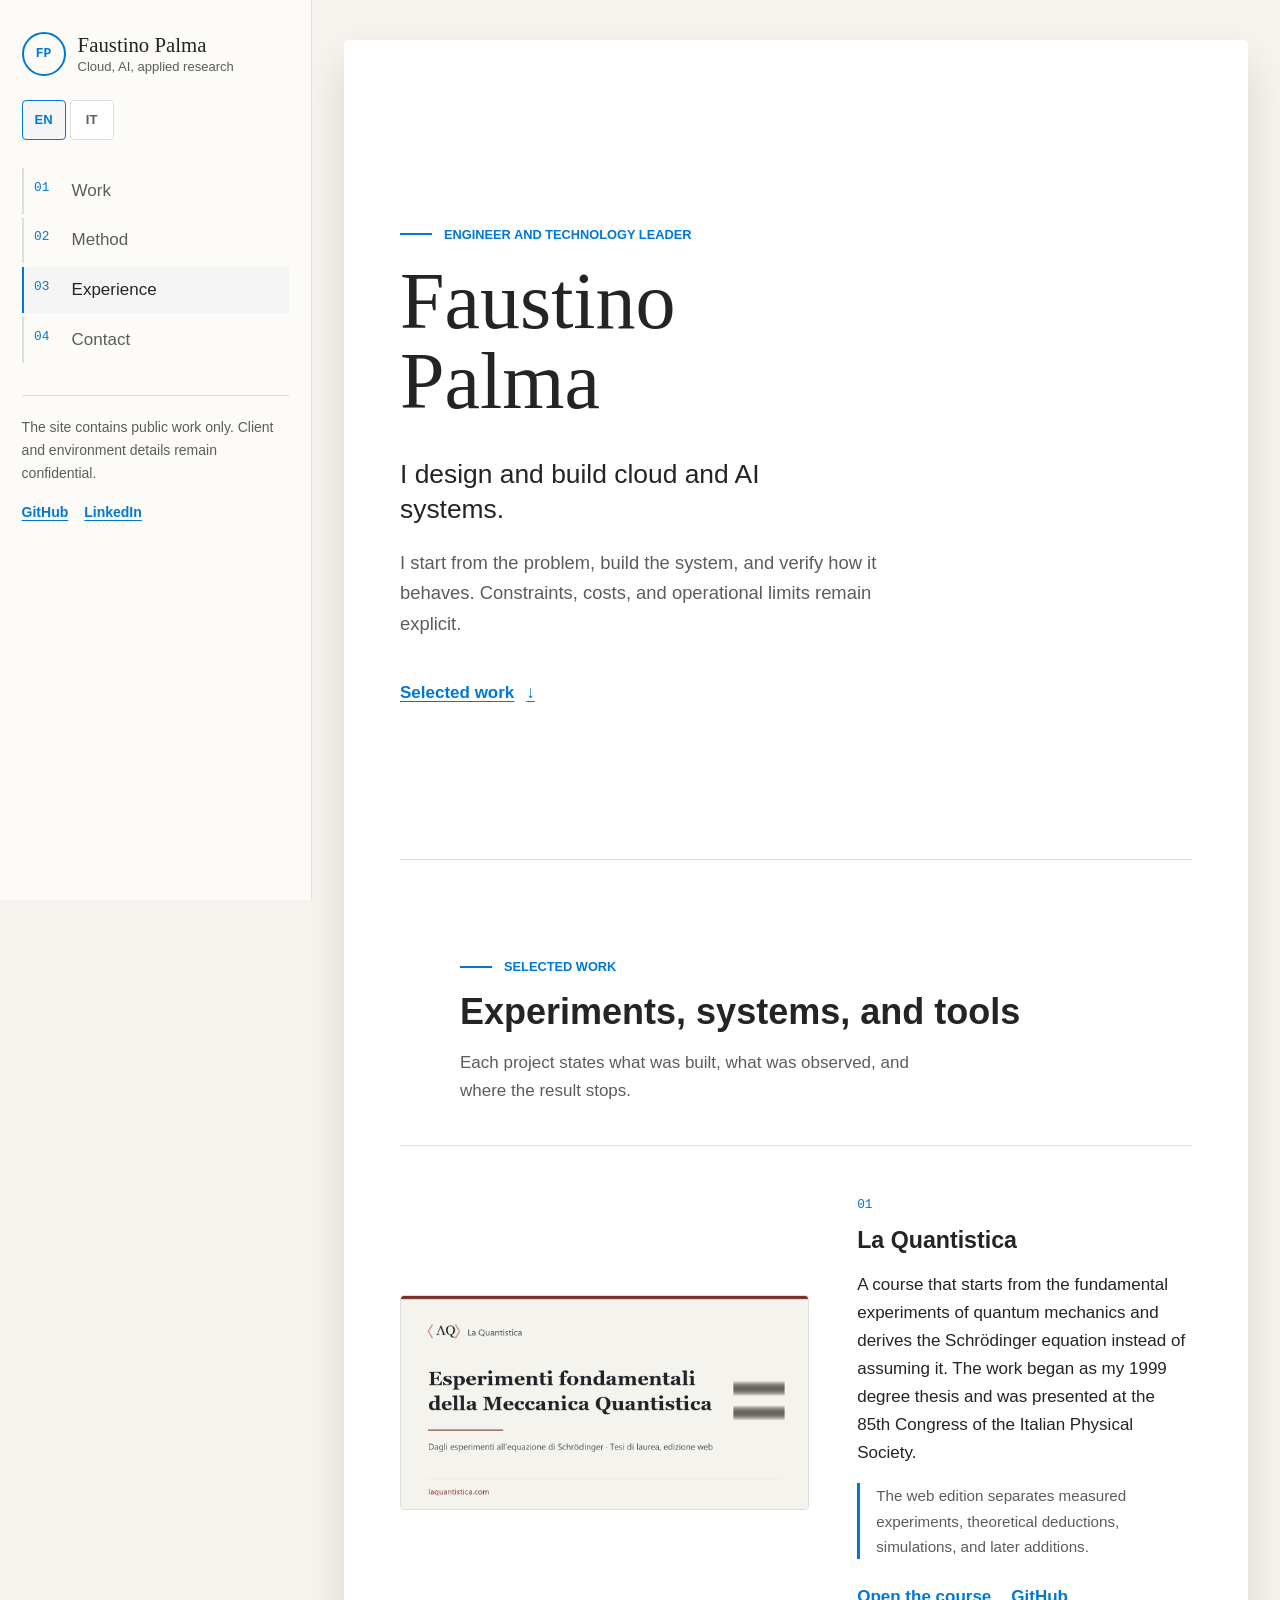
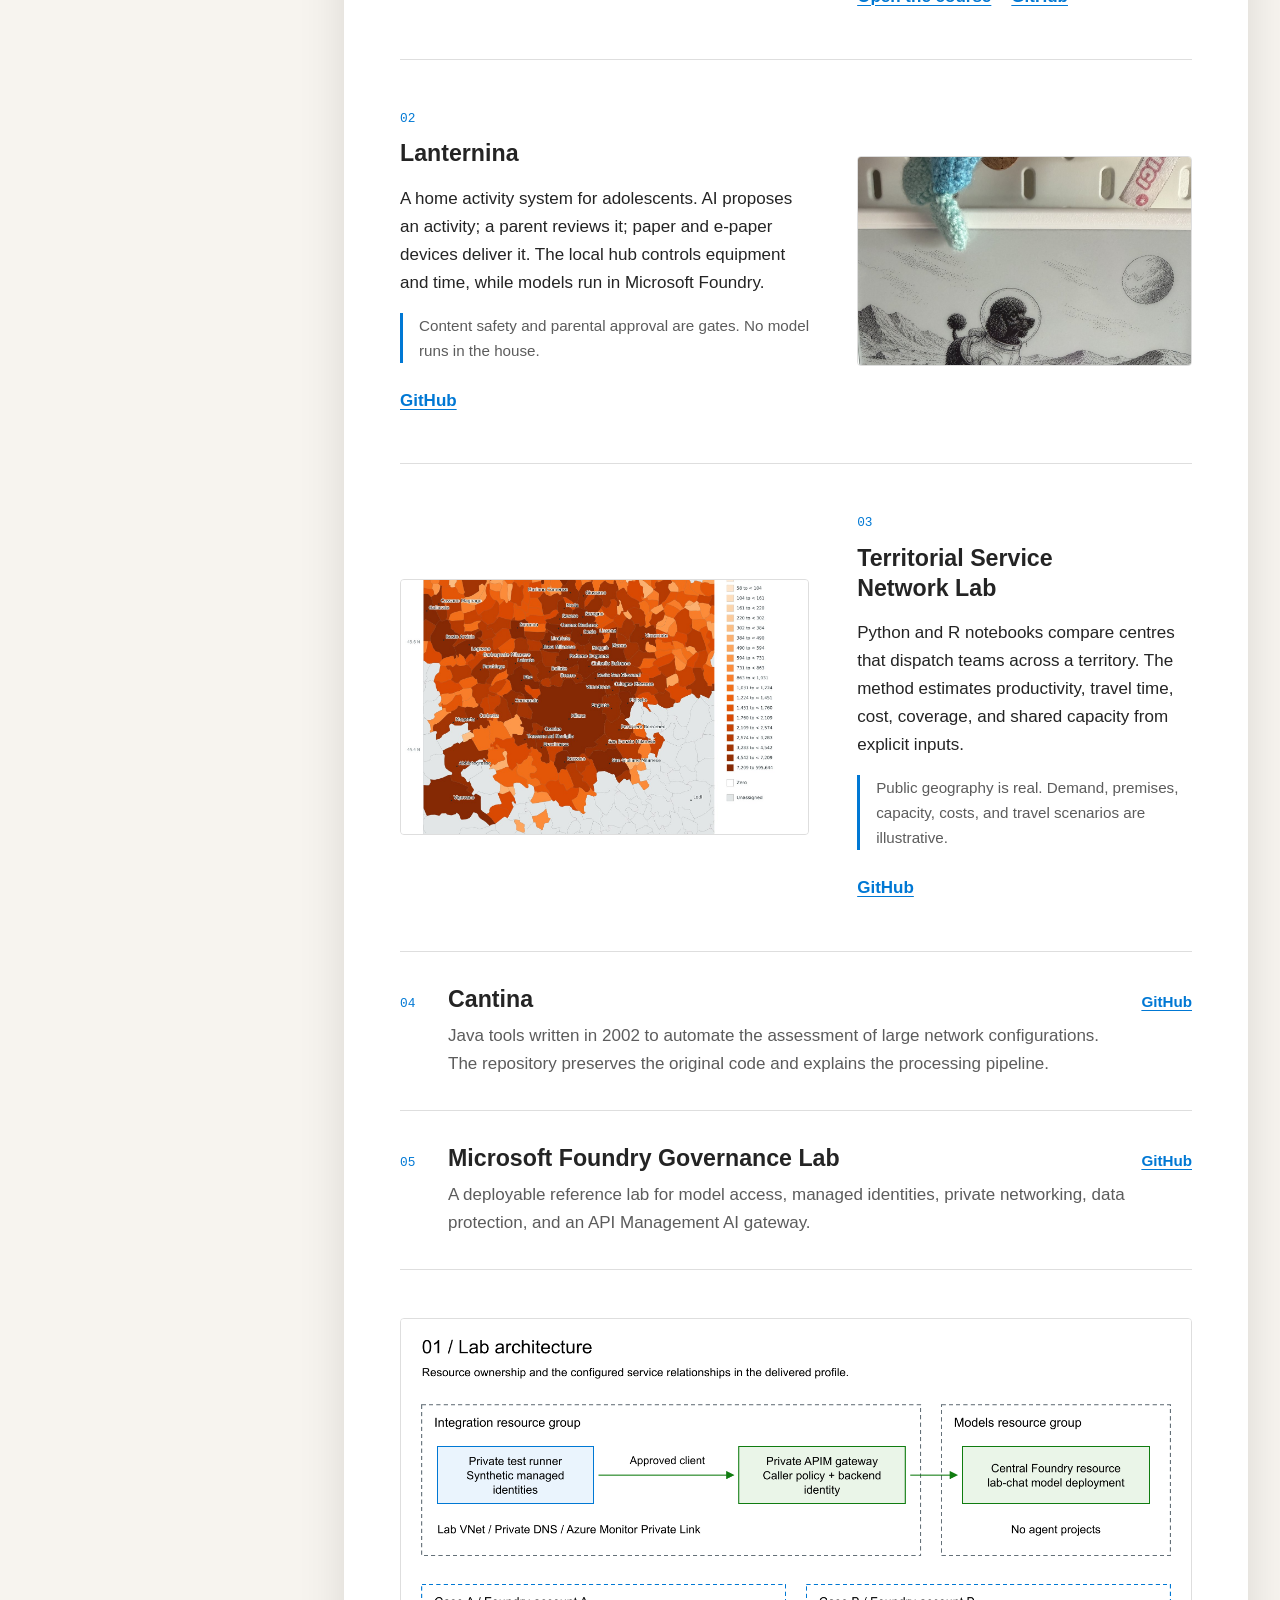
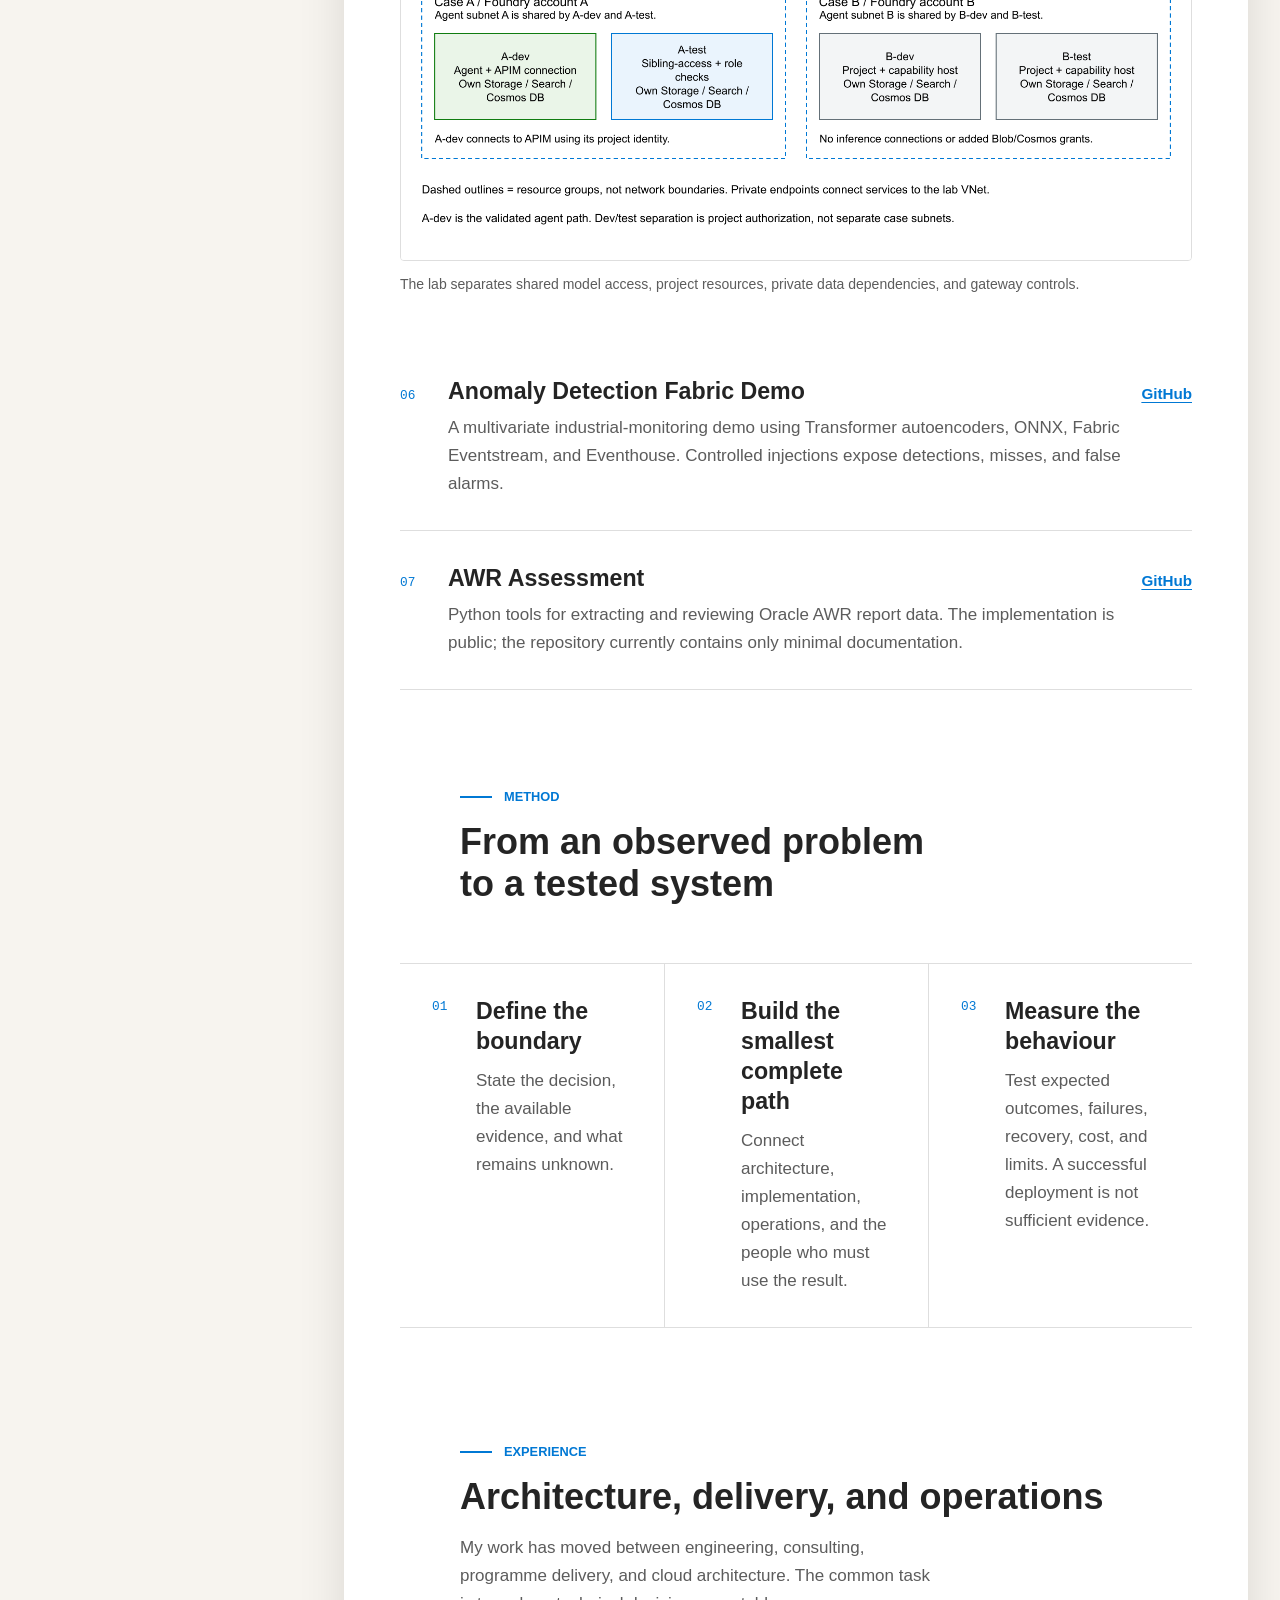
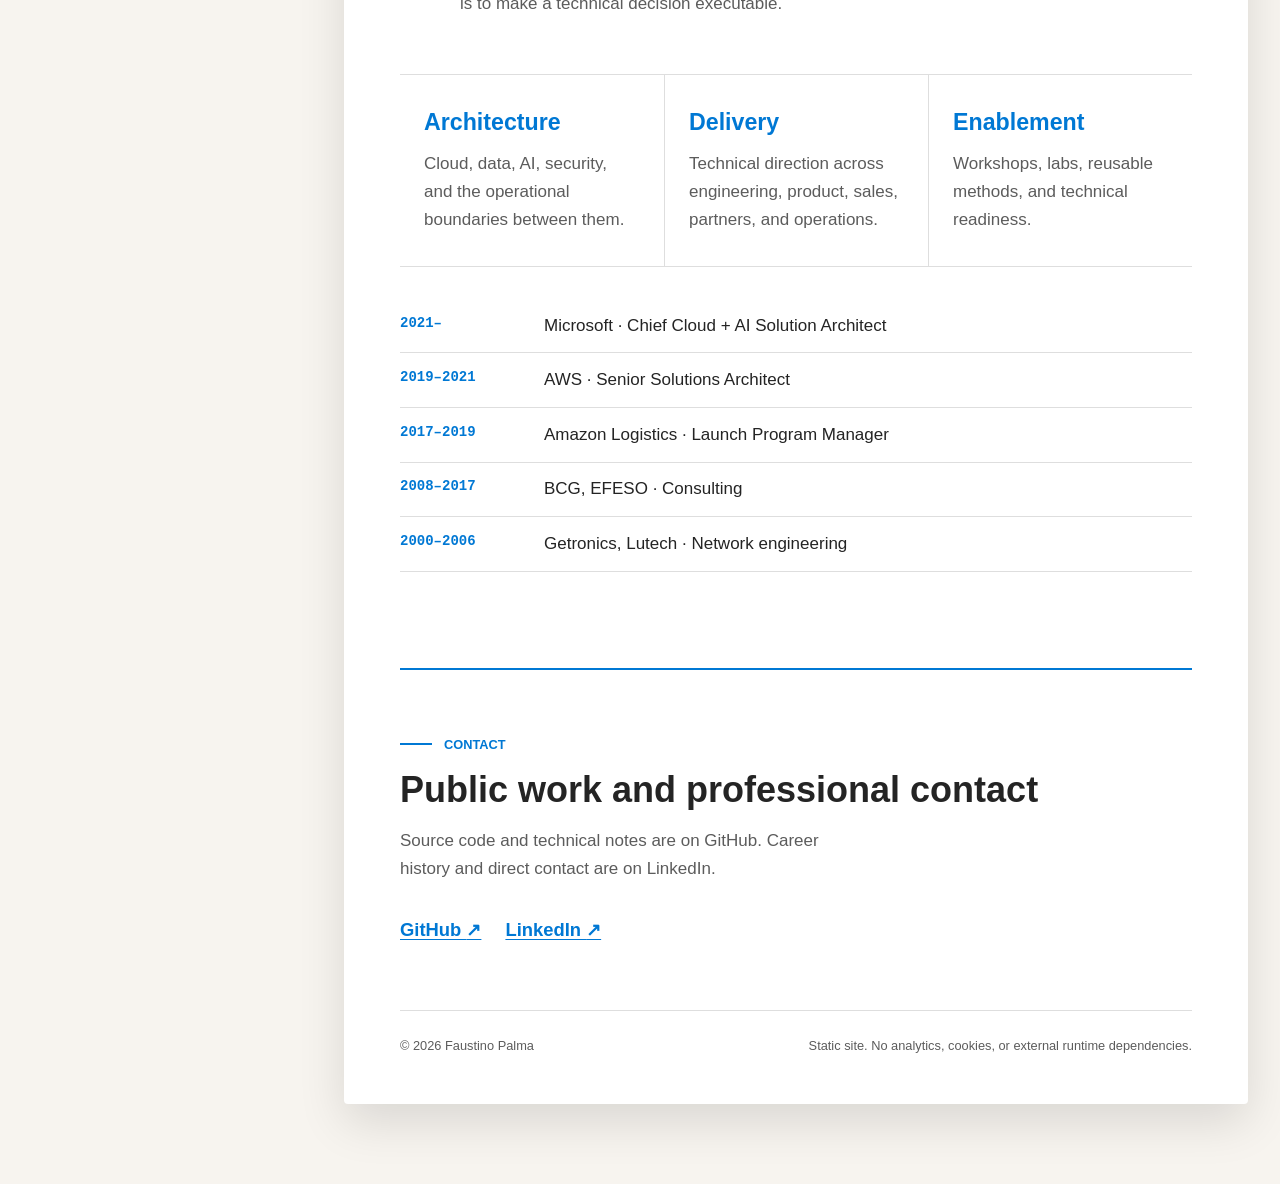
==== commit ffff59d7: "Refine experience section" ====
--- a/index.html
+++ b/index.html
@@ -171,12 +171,11 @@
           <h2 id="experience-title" data-en="Architecture, delivery, and operations" data-it="Architettura, realizzazione e operazioni">Architecture, delivery, and operations</h2>
           <p data-en="My work has moved between engineering, consulting, programme delivery, and cloud architecture. The common task is to make a technical decision executable." data-it="Il mio lavoro attraversa ingegneria, consulenza, gestione di programmi e architetture cloud. Il compito comune è rendere eseguibile una decisione tecnica.">My work has moved between engineering, consulting, programme delivery, and cloud architecture. The common task is to make a technical decision executable.</p>
         </section>
-        <dl class="evidence full">
-          <div><dt>15</dt><dd data-en="Amazon Logistics sites delivered in Italy" data-it="siti Amazon Logistics realizzati in Italia">Amazon Logistics sites delivered in Italy</dd></div>
-          <div><dt>20%</dt><dd data-en="increase in launch cadence from a Python programme-management tool" data-it="incremento della cadenza di apertura ottenuto con uno strumento Python di gestione del programma">increase in launch cadence from a Python programme-management tool</dd></div>
-          <div><dt>&gt;€50M</dt><dd data-en="business cases managed for logistics programmes" data-it="business case gestiti per programmi logistici">business cases managed for logistics programmes</dd></div>
-          <div><dt>20+ years</dt><dd data-en="from network engineering to cloud and AI systems" data-it="dall’ingegneria di rete ai sistemi cloud e AI">from network engineering to cloud and AI systems</dd></div>
-        </dl>
+        <div class="experience-areas full">
+          <div><h3 data-en="Architecture" data-it="Architettura">Architecture</h3><p data-en="Cloud, data, AI, security, and the operational boundaries between them." data-it="Cloud, dati, AI, sicurezza e i confini operativi tra questi ambiti.">Cloud, data, AI, security, and the operational boundaries between them.</p></div>
+          <div><h3 data-en="Delivery" data-it="Realizzazione">Delivery</h3><p data-en="Technical direction across engineering, product, sales, partners, and operations." data-it="Direzione tecnica tra engineering, prodotto, vendita, partner e operazioni.">Technical direction across engineering, product, sales, partners, and operations.</p></div>
+          <div><h3 data-en="Enablement" data-it="Enablement">Enablement</h3><p data-en="Workshops, labs, reusable methods, and technical readiness." data-it="Workshop, laboratori, metodi riutilizzabili e preparazione tecnica.">Workshops, labs, reusable methods, and technical readiness.</p></div>
+        </div>
         <div class="career full" aria-label="Career history">
           <p><strong>2021–</strong><span data-en="Microsoft · Chief Cloud + AI Solution Architect" data-it="Microsoft · Chief Cloud + AI Solution Architect">Microsoft · Chief Cloud + AI Solution Architect</span></p>
           <p><strong>2019–2021</strong><span>AWS · Senior Solutions Architect</span></p>
--- a/styles.css
+++ b/styles.css
@@ -517,33 +517,29 @@
   color: var(--cp-text-muted);
 }
 
-.evidence {
-  display: grid;
-  grid-template-columns: repeat(4, minmax(0, 1fr));
+.experience-areas {
+  display: grid;
+  grid-template-columns: repeat(3, minmax(0, 1fr));
   margin-top: 1rem;
   border-top: 1px solid var(--cp-border);
   border-bottom: 1px solid var(--cp-border);
 }
 
-.evidence div {
+.experience-areas div {
   padding: 2rem 1.5rem;
 }
 
-.evidence div + div {
+.experience-areas div + div {
   border-left: 1px solid var(--cp-border);
 }
 
-.evidence dt {
+.experience-areas h3 {
   color: var(--cp-link);
-  font-family: "Palatino Linotype", "Book Antiqua", Georgia, serif;
-  font-size: 2rem;
-  line-height: 1.1;
-}
-
-.evidence dd {
+}
+
+.experience-areas p {
   margin-top: 0.75rem;
   color: var(--cp-text-muted);
-  font-size: 0.9rem;
 }
 
 .career {
@@ -739,25 +735,14 @@
   }
 
   .method-list,
-  .evidence {
+  .experience-areas {
     grid-template-columns: minmax(0, 1fr);
   }
 
   .method-list li + li,
-  .evidence div + div {
+  .experience-areas div + div {
     border-left: 0;
     border-top: 1px solid var(--cp-border);
-  }
-
-  .evidence div {
-    display: grid;
-    grid-template-columns: 7rem 1fr;
-    gap: 1rem;
-    align-items: baseline;
-  }
-
-  .evidence dd {
-    margin-top: 0;
   }
 
   .career p {
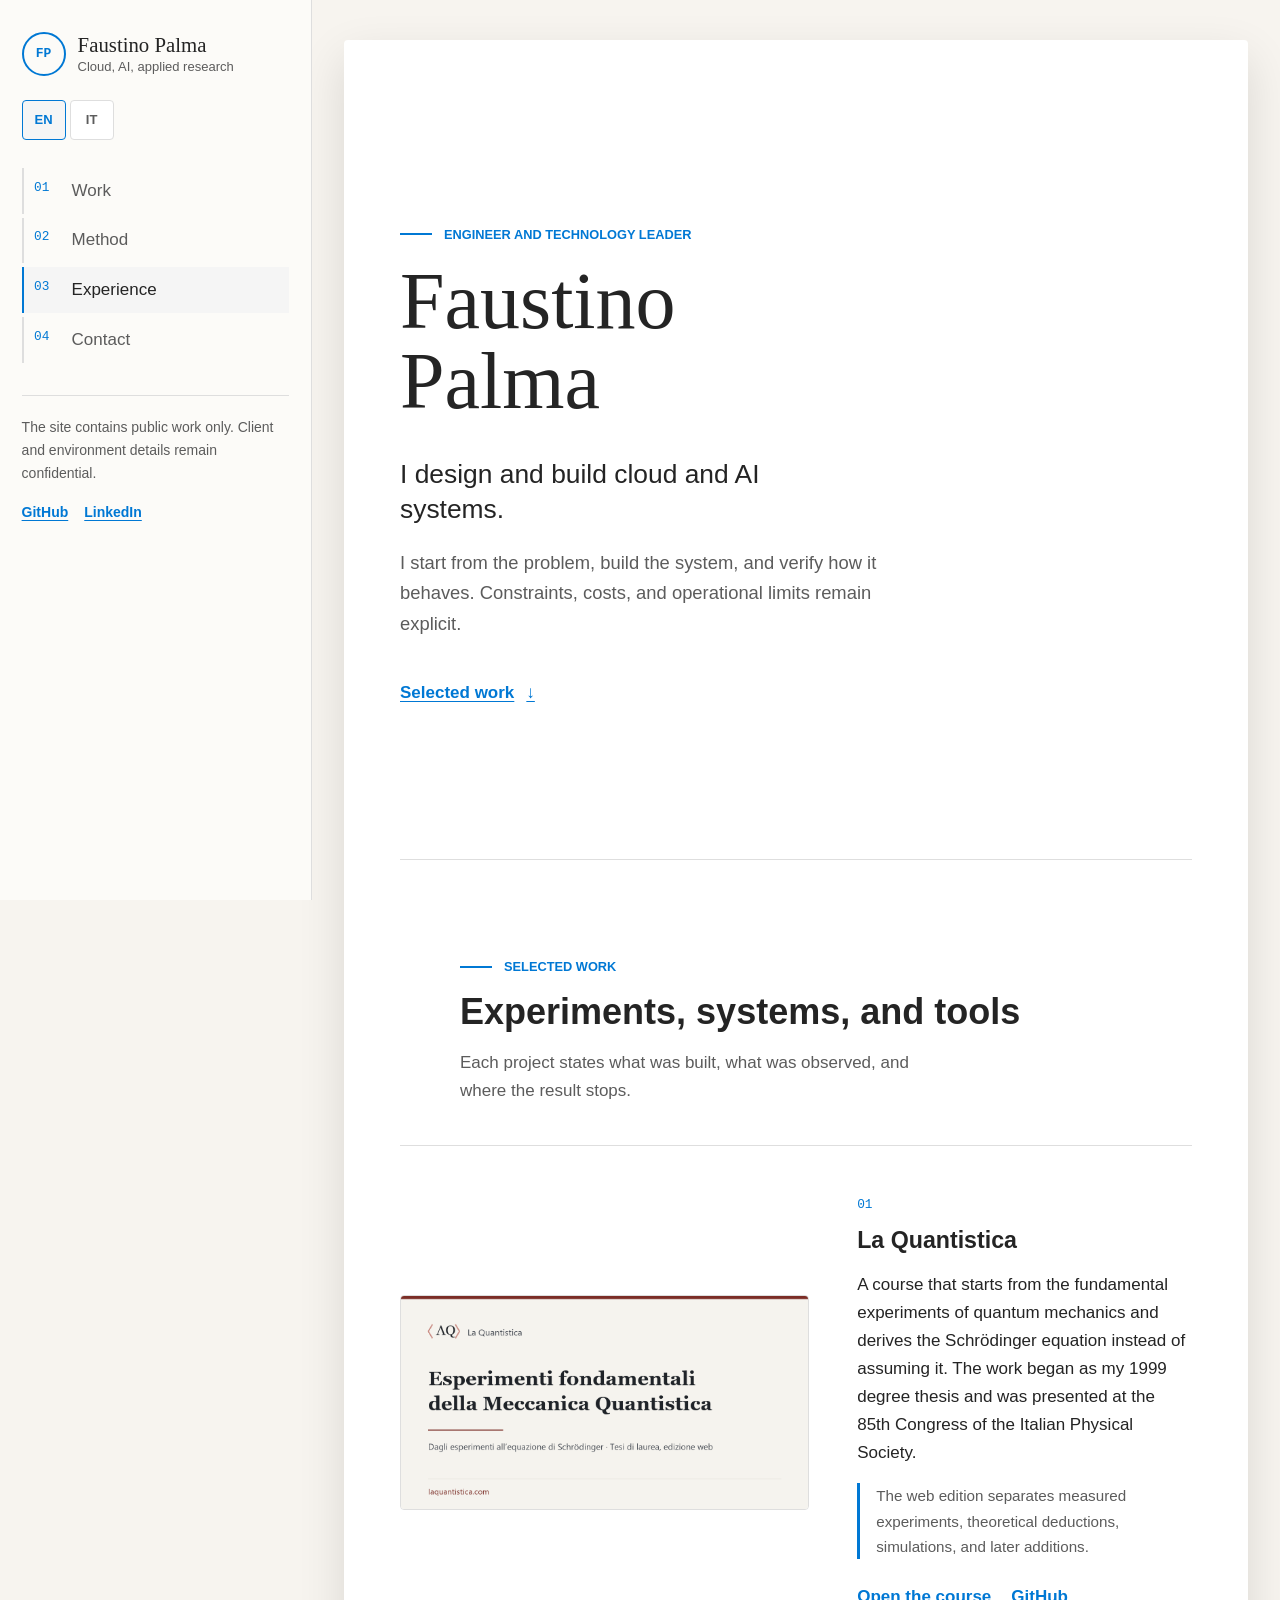
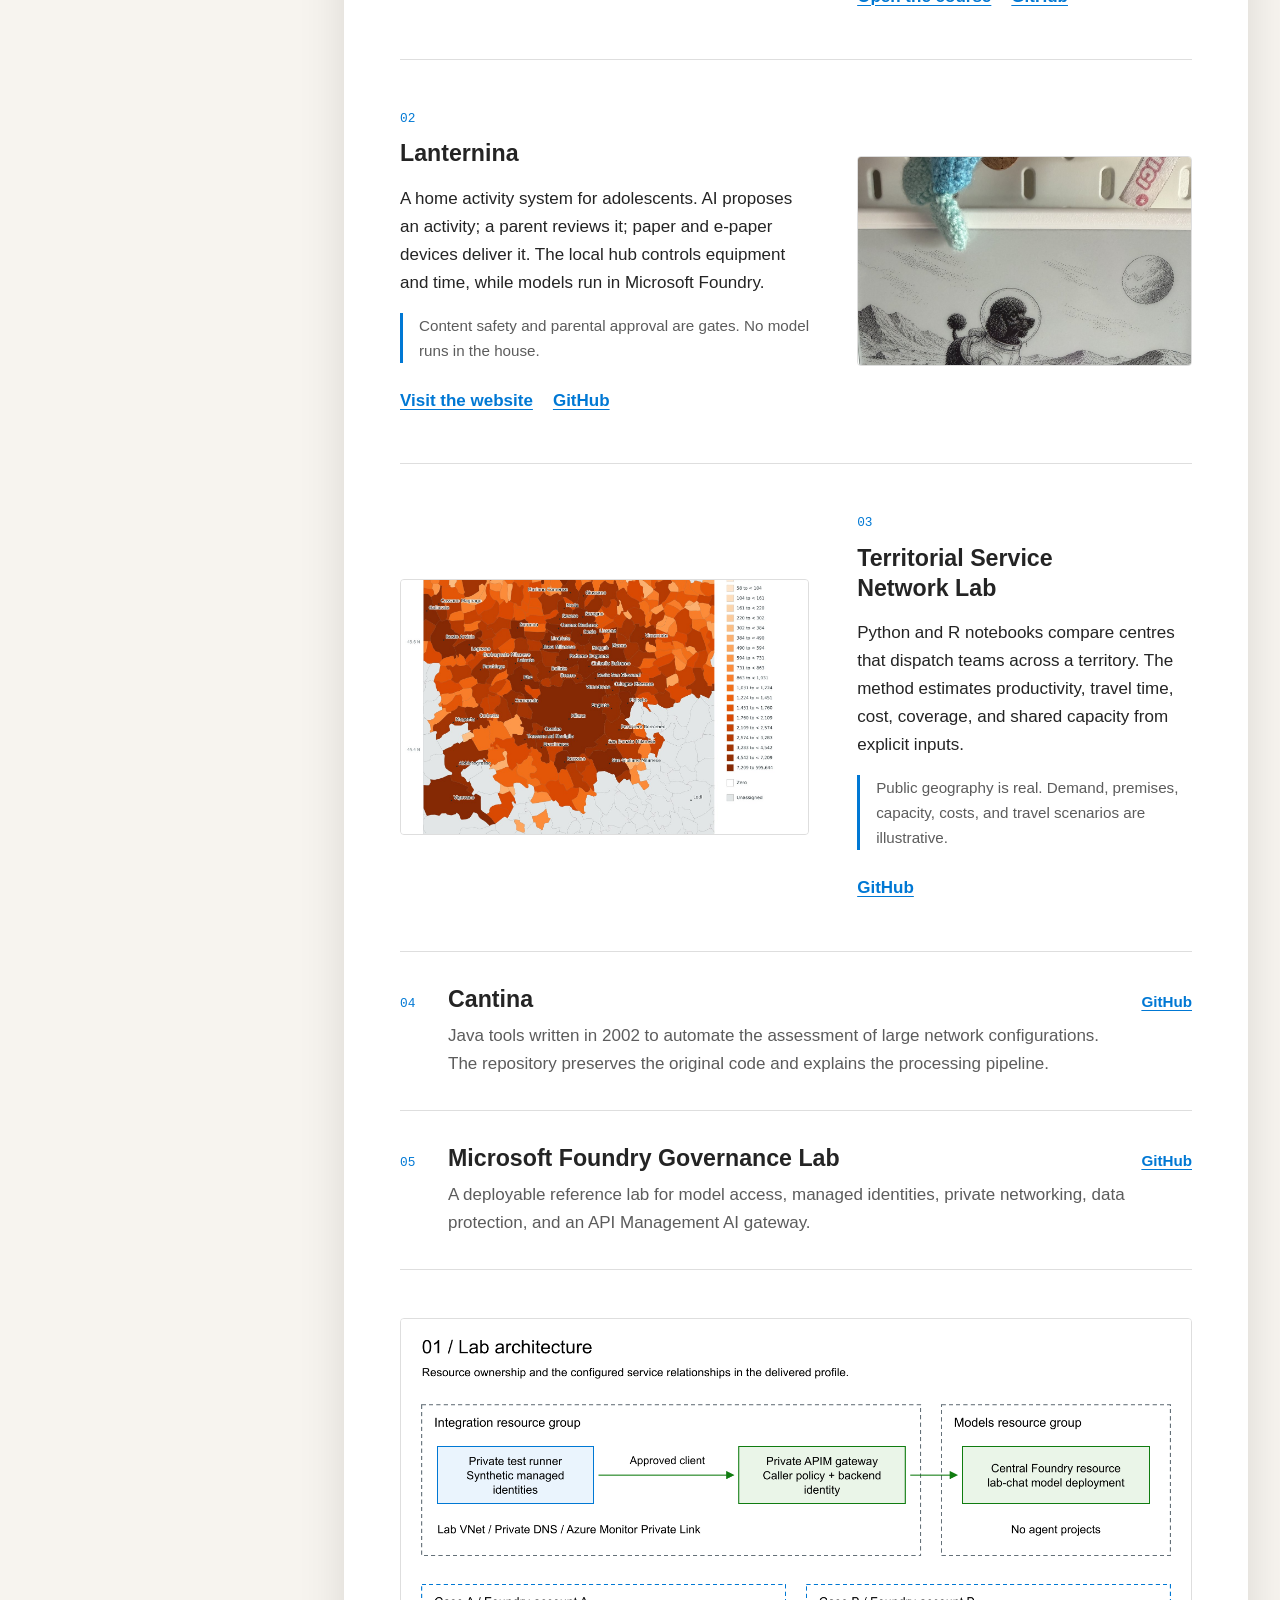
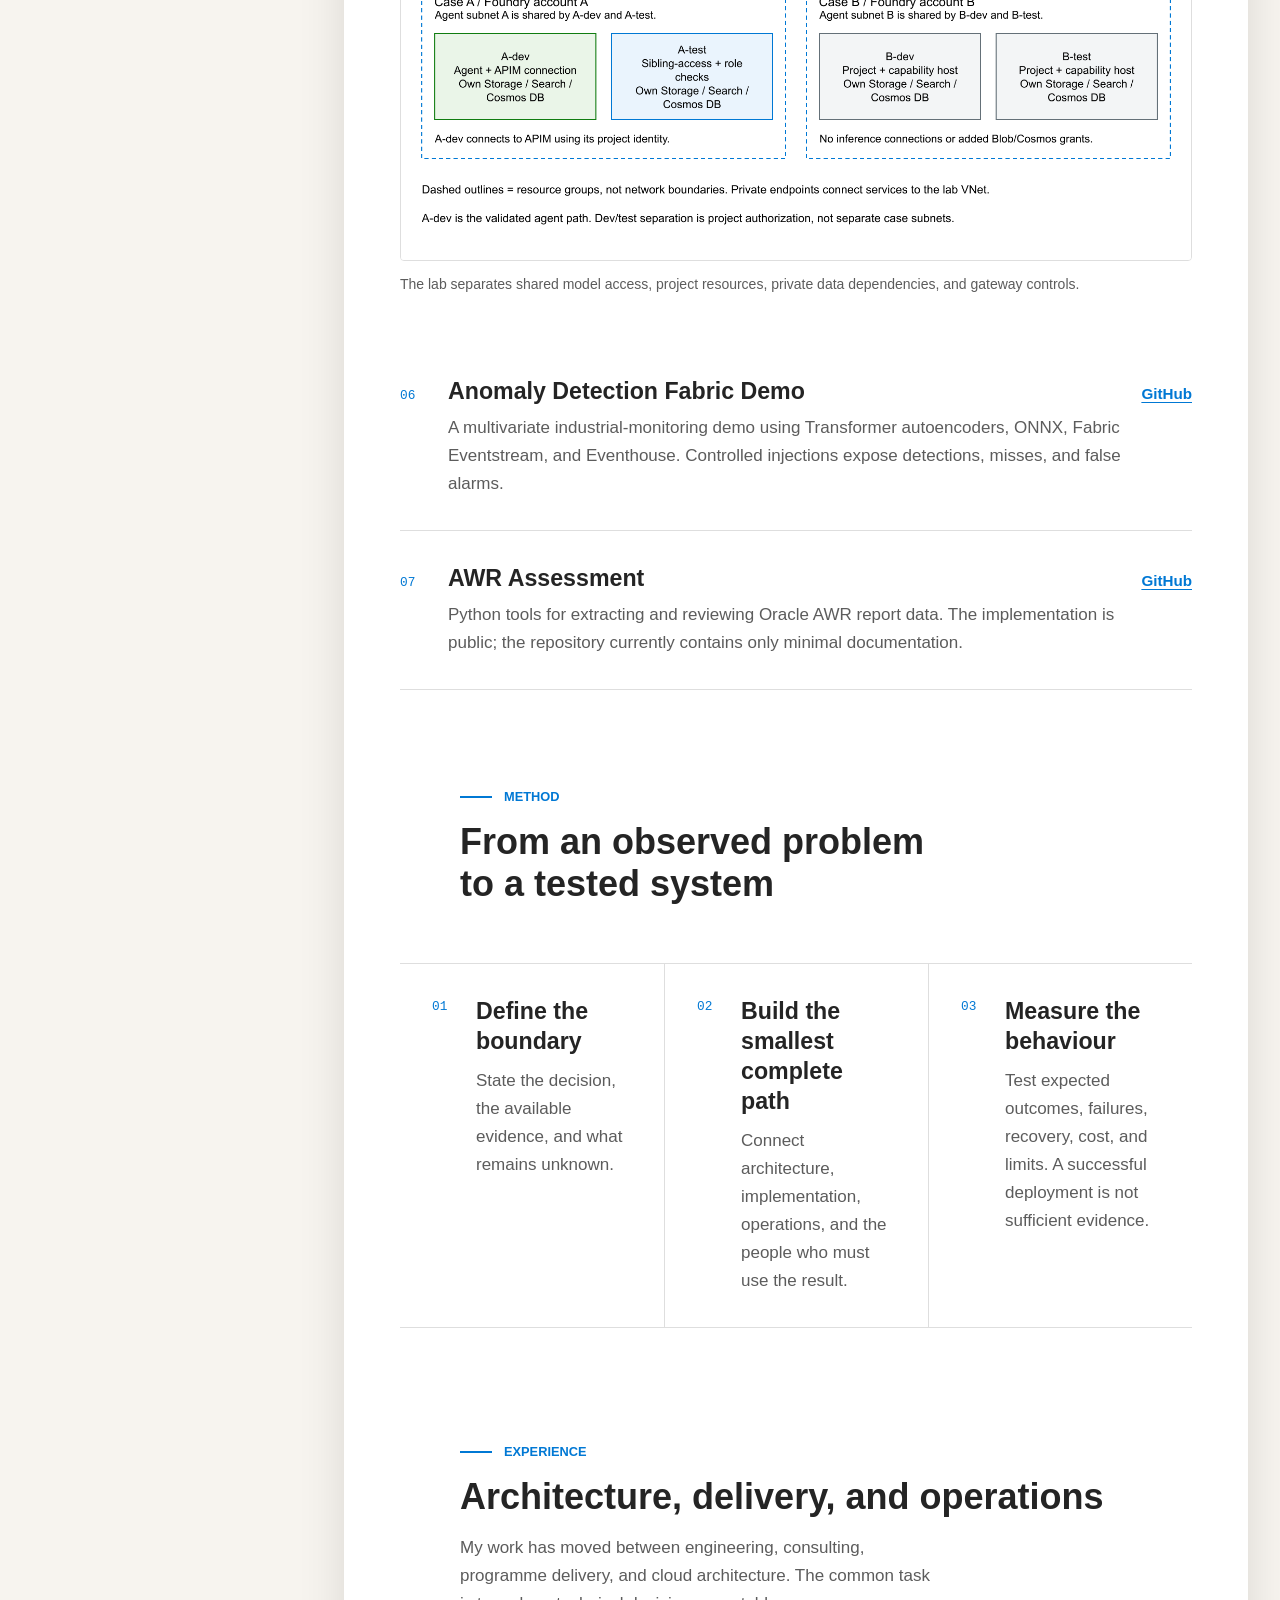
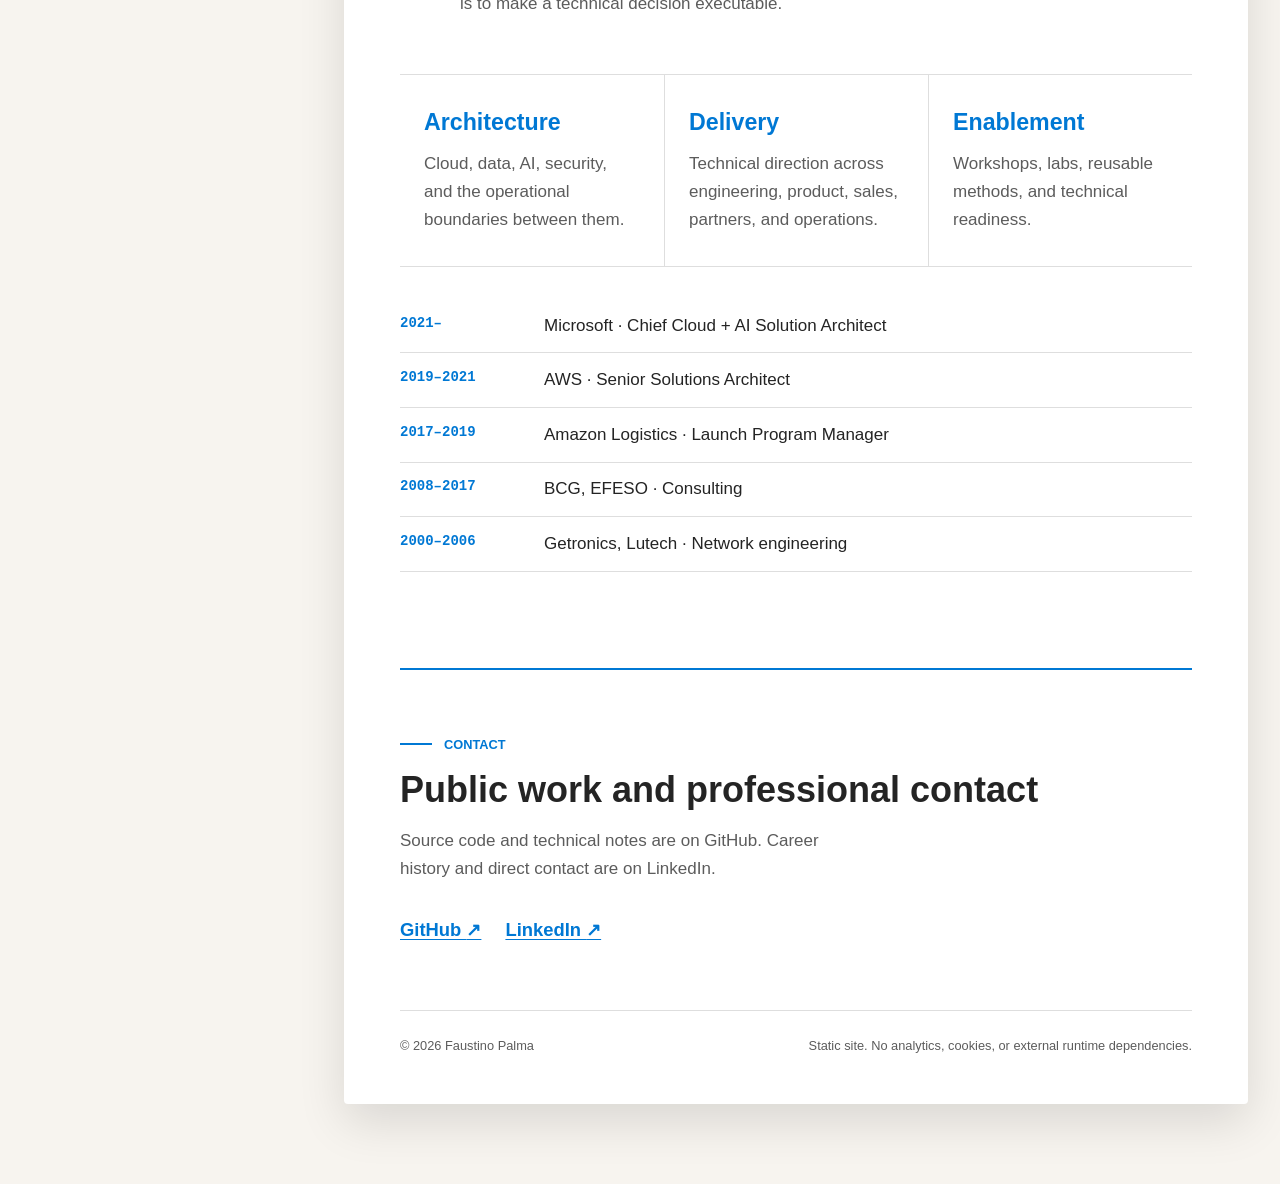
==== commit 8c73ed1f: "Add Lanternina website link and fix La Quantistica cover" ====
--- a/index.html
+++ b/index.html
@@ -89,7 +89,7 @@
 
         <section class="project project-primary full" aria-labelledby="project-quantistica">
           <figure class="project-image">
-            <img src="assets/quantistica.png" width="1200" height="630" alt="La Quantistica: electron diffraction rings and the Schrödinger equation" loading="eager">
+            <img src="assets/quantistica.png" width="1200" height="630" alt="La Quantistica course cover: Fundamental Experiments of Quantum Mechanics" loading="eager">
           </figure>
           <div class="project-copy">
             <p class="project-number">01</p>
@@ -112,7 +112,10 @@
             <h3 id="project-lanternina">Lanternina</h3>
             <p data-en="A home activity system for adolescents. AI proposes an activity; a parent reviews it; paper and e-paper devices deliver it. The local hub controls equipment and time, while models run in Microsoft Foundry." data-it="Un sistema domestico di attività per adolescenti. L’AI propone un’attività; un genitore la rivede; carta e display e-paper la rendono disponibile. L’hub locale controlla dispositivi e tempi, mentre i modelli operano in Microsoft Foundry.">A home activity system for adolescents. AI proposes an activity; a parent reviews it; paper and e-paper devices deliver it. The local hub controls equipment and time, while models run in Microsoft Foundry.</p>
             <p class="project-limit" data-en="Content safety and parental approval are gates. No model runs in the house." data-it="La sicurezza dei contenuti e l’approvazione del genitore sono passaggi obbligati. Nessun modello opera in casa.">Content safety and parental approval are gates. No model runs in the house.</p>
-            <div class="project-links"><a href="https://github.com/faustinopalma/lanternina">GitHub</a></div>
+            <div class="project-links">
+              <a href="https://www.lanternina.com/" data-en="Visit the website" data-it="Visita il sito">Visit the website</a>
+              <a href="https://github.com/faustinopalma/lanternina">GitHub</a>
+            </div>
           </div>
         </section>
 
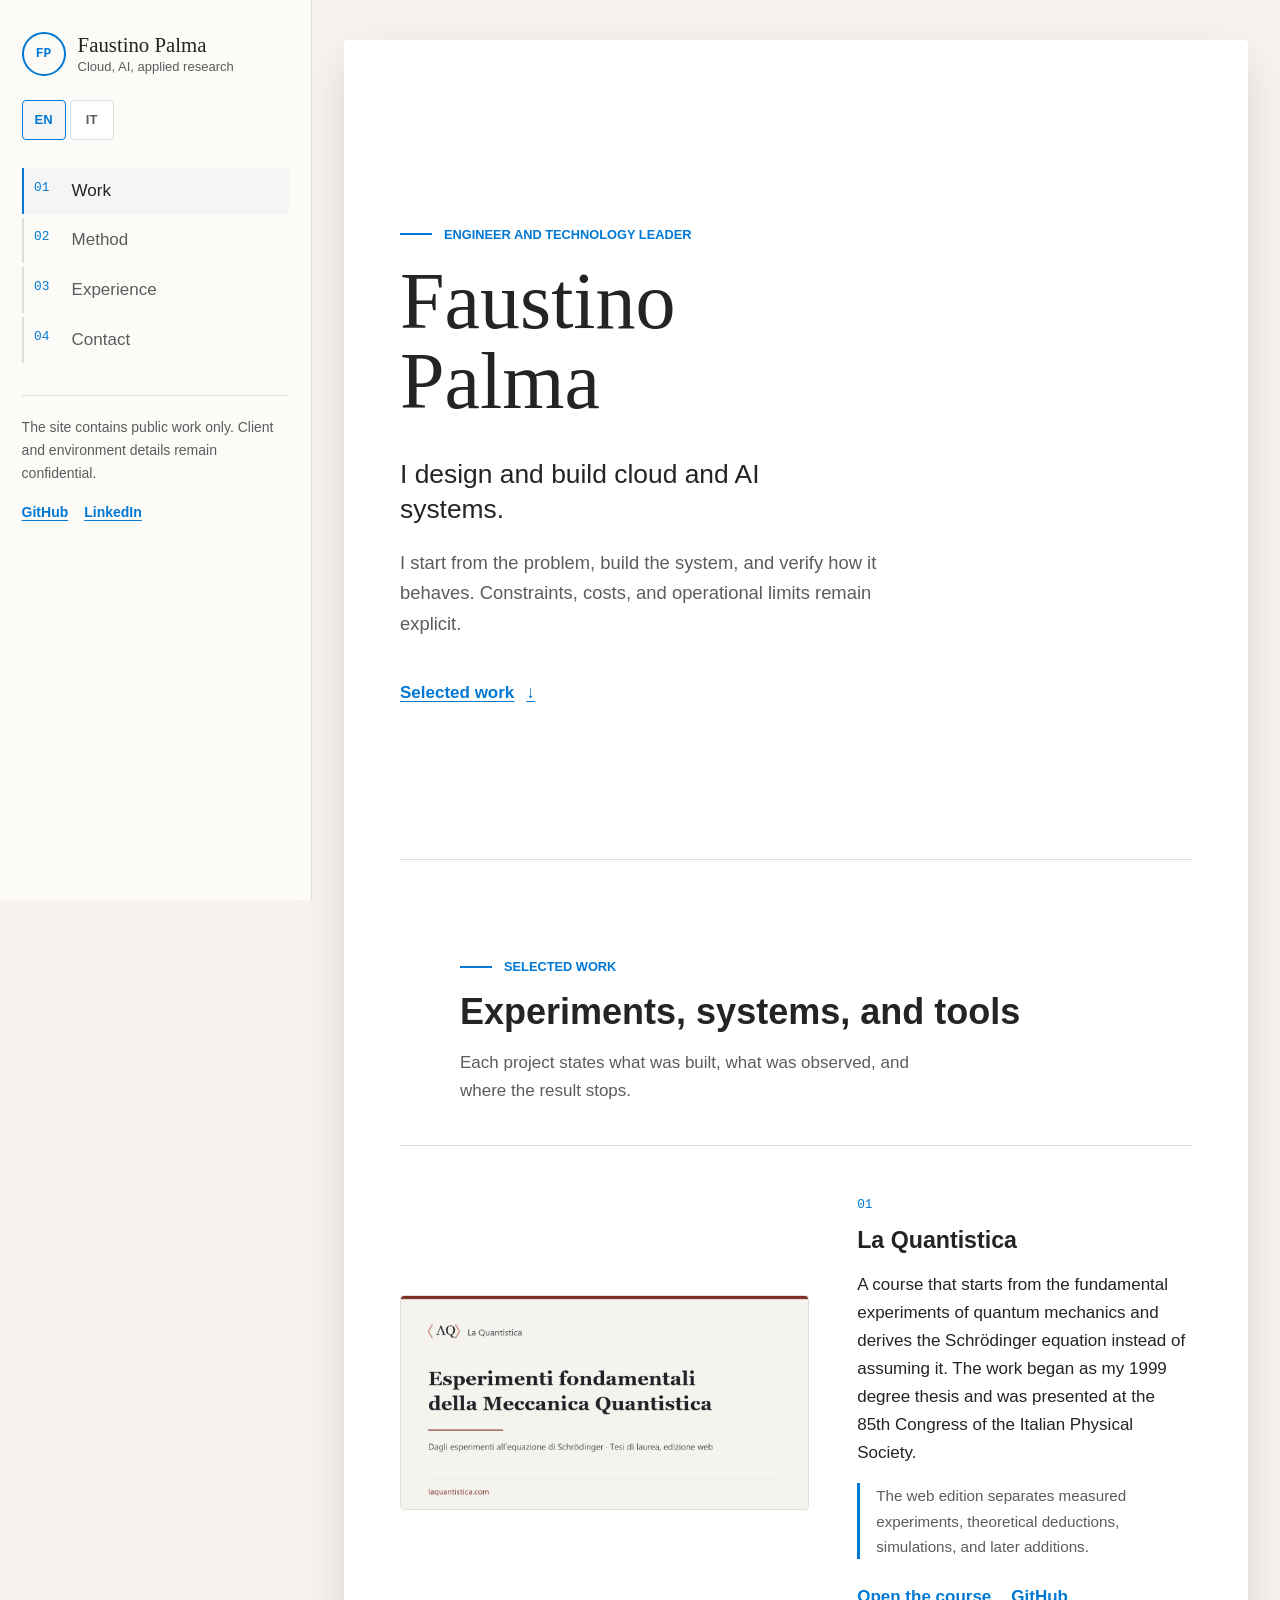
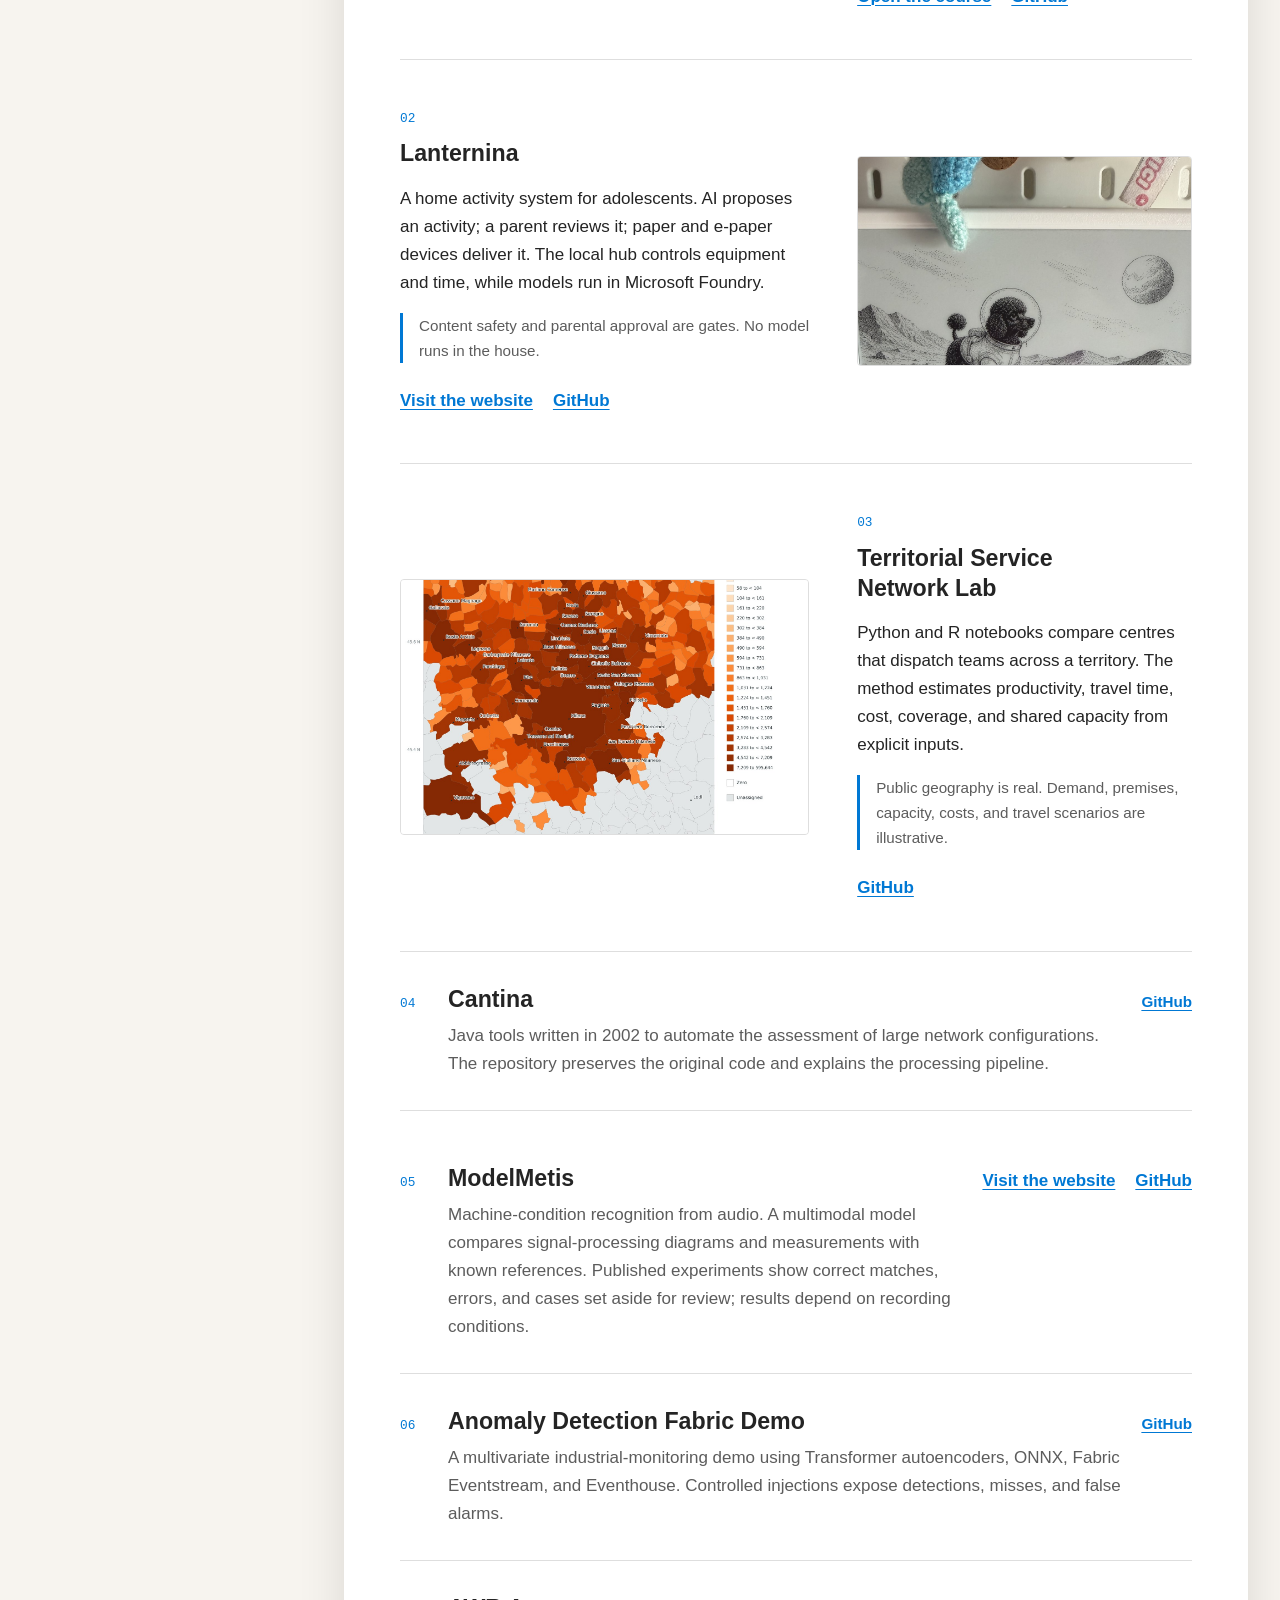
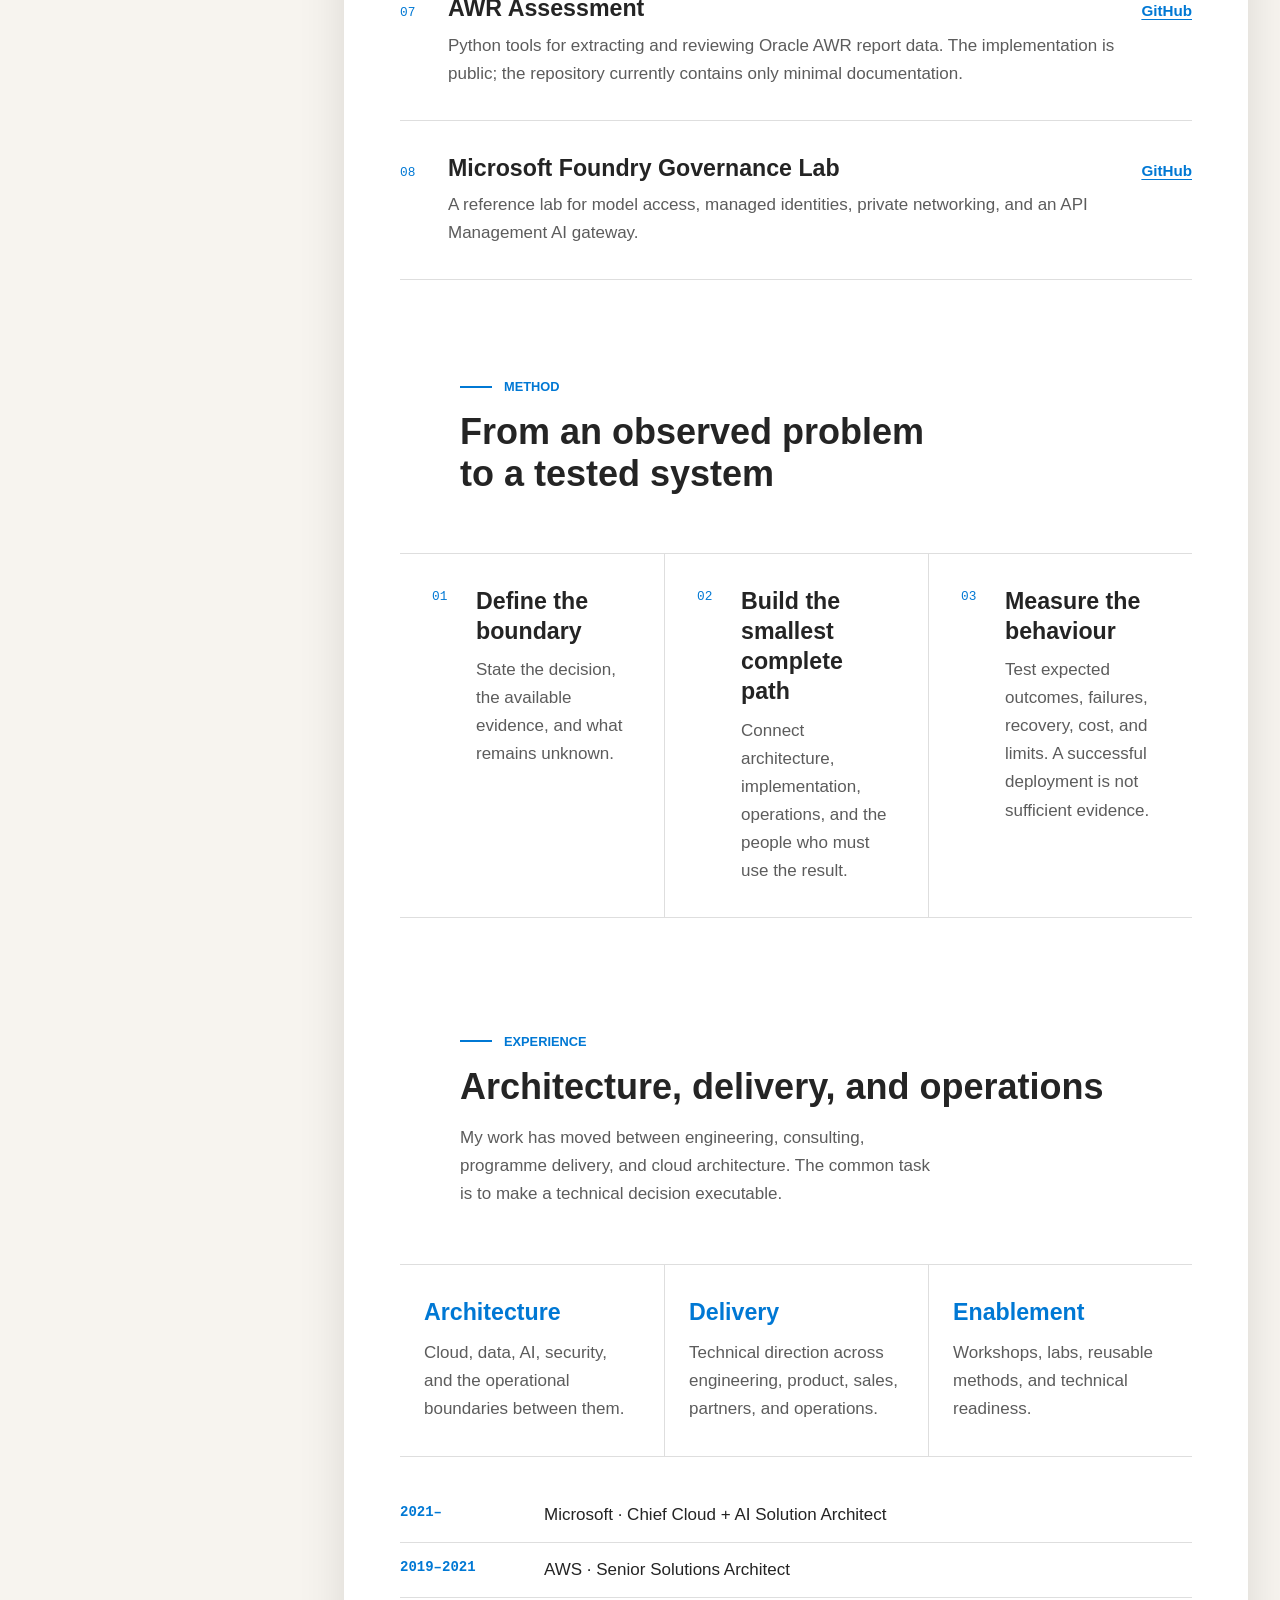
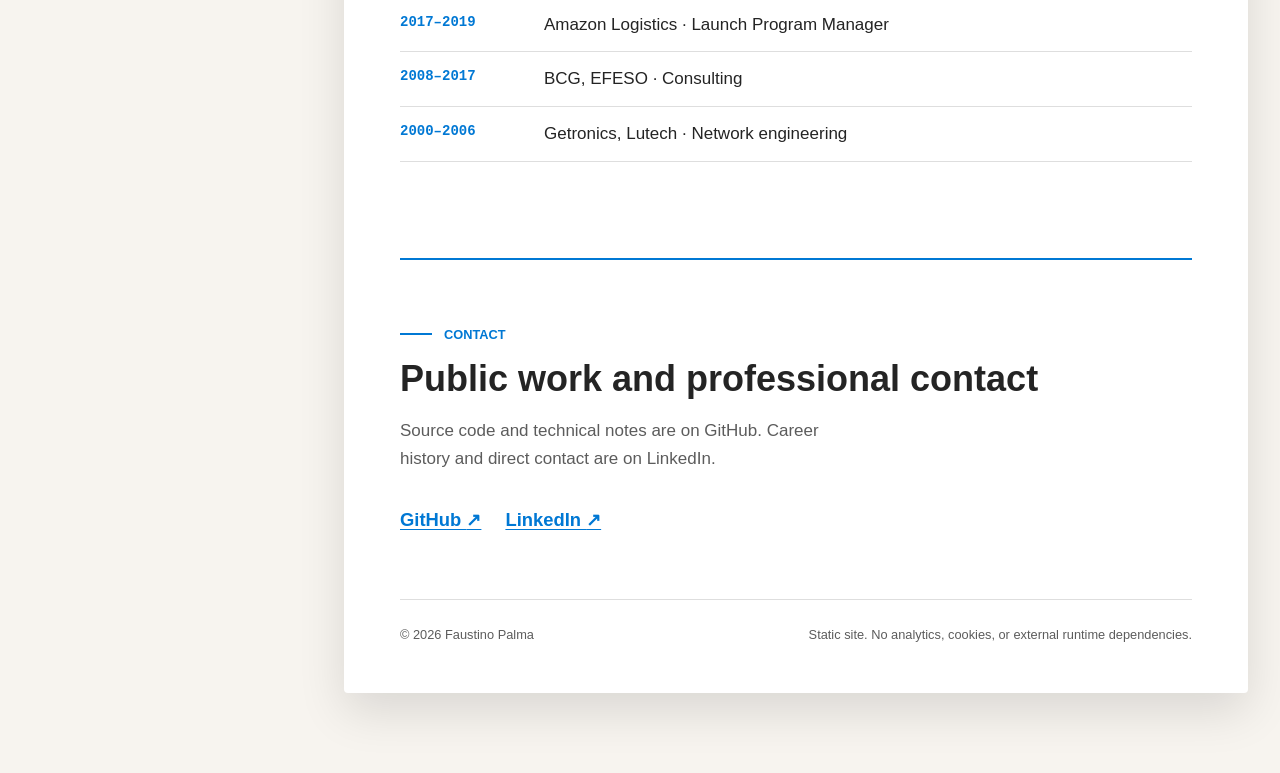
==== commit 5ba08b1d: "Feature ModelMetis and move Foundry lab to the end" ====
--- a/index.html
+++ b/index.html
@@ -140,13 +140,12 @@
           </article>
           <article class="project-row">
             <p class="project-number">05</p>
-            <div><h3>Microsoft Foundry Governance Lab</h3><p data-en="A deployable reference lab for model access, managed identities, private networking, data protection, and an API Management AI gateway." data-it="Un laboratorio distribuibile per accesso ai modelli, identità gestite, rete privata, protezione dei dati e AI Gateway su API Management.">A deployable reference lab for model access, managed identities, private networking, data protection, and an API Management AI gateway.</p></div>
-            <a href="https://github.com/faustinopalma/foundry-governance-lab" aria-label="Foundry Governance Lab on GitHub">GitHub</a>
-          </article>
-          <figure class="wide-figure">
-            <img src="assets/governance.png" width="1520" height="1040" alt="Architecture of the Microsoft Foundry governance reference lab" loading="lazy">
-            <figcaption data-en="The lab separates shared model access, project resources, private data dependencies, and gateway controls." data-it="Il laboratorio separa accesso condiviso ai modelli, risorse di progetto, dipendenze dati private e controlli del gateway.">The lab separates shared model access, project resources, private data dependencies, and gateway controls.</figcaption>
-          </figure>
+            <div><h3>ModelMetis</h3><p data-en="Machine-condition recognition from audio. A multimodal model compares signal-processing diagrams and measurements with known references. Published experiments show correct matches, errors, and cases set aside for review; results depend on recording conditions." data-it="Riconoscimento delle condizioni delle macchine dal rumore. Un modello multimodale confronta diagrammi e misure del segnale con riferimenti noti. Gli esperimenti pubblicati mostrano riconoscimenti corretti, errori e casi rinviati alla revisione; i risultati dipendono dalle condizioni di registrazione.">Machine-condition recognition from audio. A multimodal model compares signal-processing diagrams and measurements with known references. Published experiments show correct matches, errors, and cases set aside for review; results depend on recording conditions.</p></div>
+            <div class="project-links">
+              <a href="https://faustinopalma.github.io/ModelMetis/" data-en="Visit the website" data-it="Visita il sito">Visit the website</a>
+              <a href="https://github.com/faustinopalma/ModelMetis" aria-label="ModelMetis on GitHub">GitHub</a>
+            </div>
+          </article>
           <article class="project-row">
             <p class="project-number">06</p>
             <div><h3>Anomaly Detection Fabric Demo</h3><p data-en="A multivariate industrial-monitoring demo using Transformer autoencoders, ONNX, Fabric Eventstream, and Eventhouse. Controlled injections expose detections, misses, and false alarms." data-it="Una dimostrazione di monitoraggio industriale multivariato con autoencoder Transformer, ONNX, Fabric Eventstream ed Eventhouse. Iniezioni controllate rendono visibili rilevamenti, mancate rilevazioni e falsi allarmi.">A multivariate industrial-monitoring demo using Transformer autoencoders, ONNX, Fabric Eventstream, and Eventhouse. Controlled injections expose detections, misses, and false alarms.</p></div>
@@ -156,6 +155,11 @@
             <p class="project-number">07</p>
             <div><h3>AWR Assessment</h3><p data-en="Python tools for extracting and reviewing Oracle AWR report data. The implementation is public; the repository currently contains only minimal documentation." data-it="Strumenti Python per estrarre e analizzare dati dai report Oracle AWR. L’implementazione è pubblica; il repository contiene al momento una documentazione minima.">Python tools for extracting and reviewing Oracle AWR report data. The implementation is public; the repository currently contains only minimal documentation.</p></div>
             <a href="https://github.com/faustinopalma/awr_assessment" aria-label="AWR Assessment on GitHub">GitHub</a>
+          </article>
+          <article class="project-row">
+            <p class="project-number">08</p>
+            <div><h3>Microsoft Foundry Governance Lab</h3><p data-en="A reference lab for model access, managed identities, private networking, and an API Management AI gateway." data-it="Un laboratorio di riferimento per accesso ai modelli, identità gestite, rete privata e AI Gateway su API Management.">A reference lab for model access, managed identities, private networking, and an API Management AI gateway.</p></div>
+            <a href="https://github.com/faustinopalma/foundry-governance-lab" aria-label="Foundry Governance Lab on GitHub">GitHub</a>
           </article>
         </section>
 
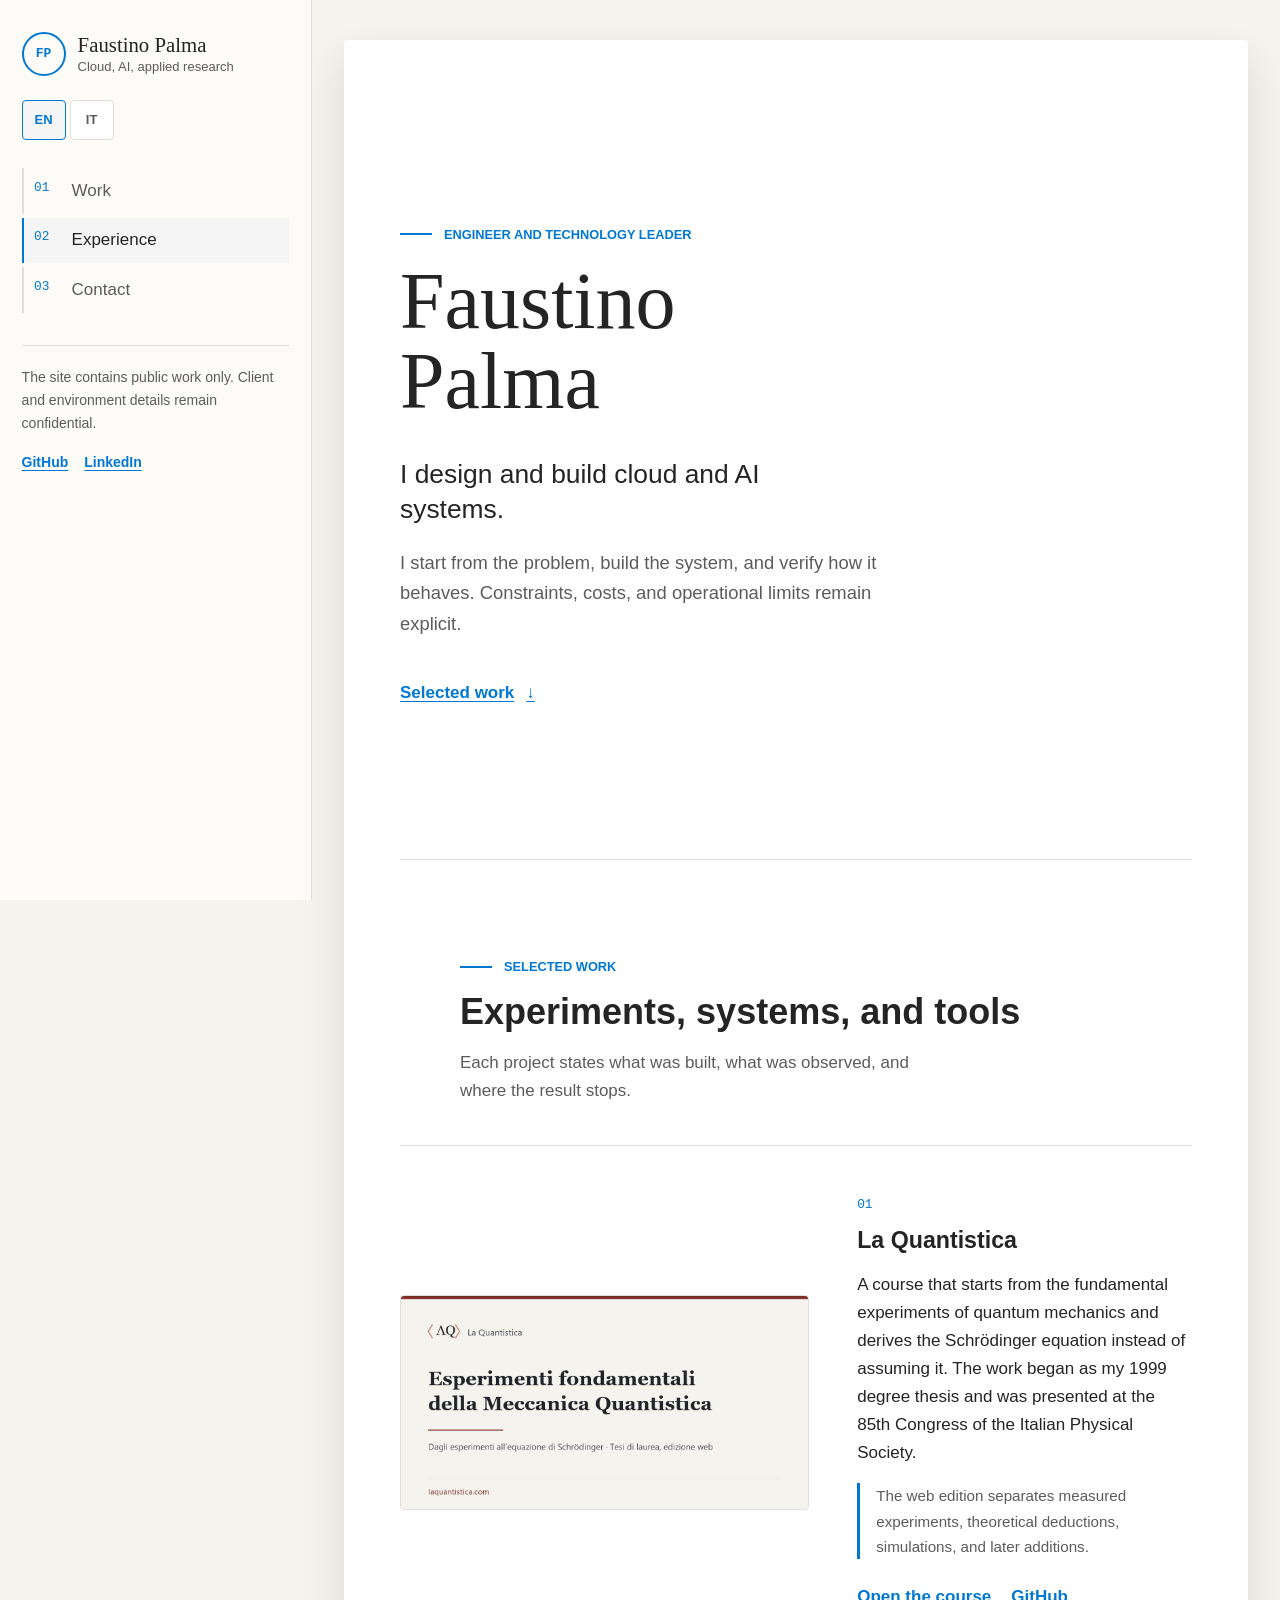
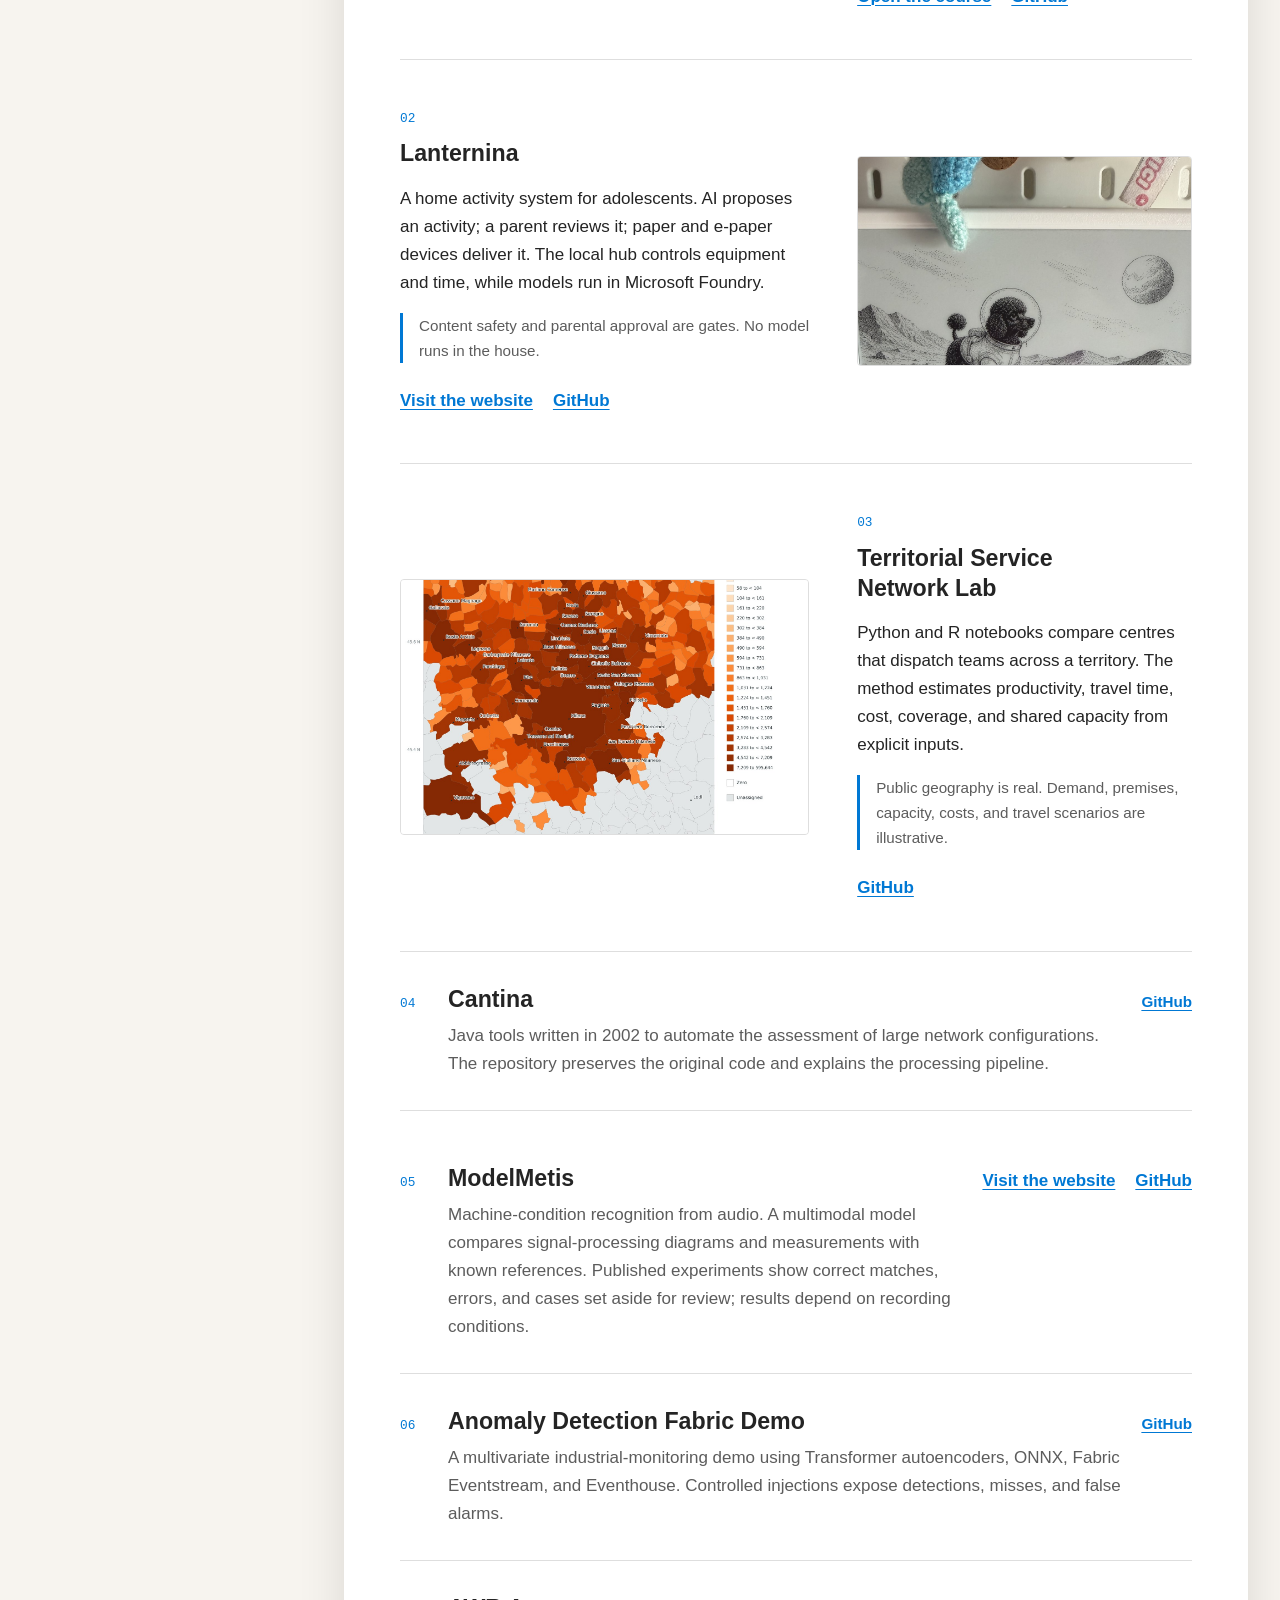
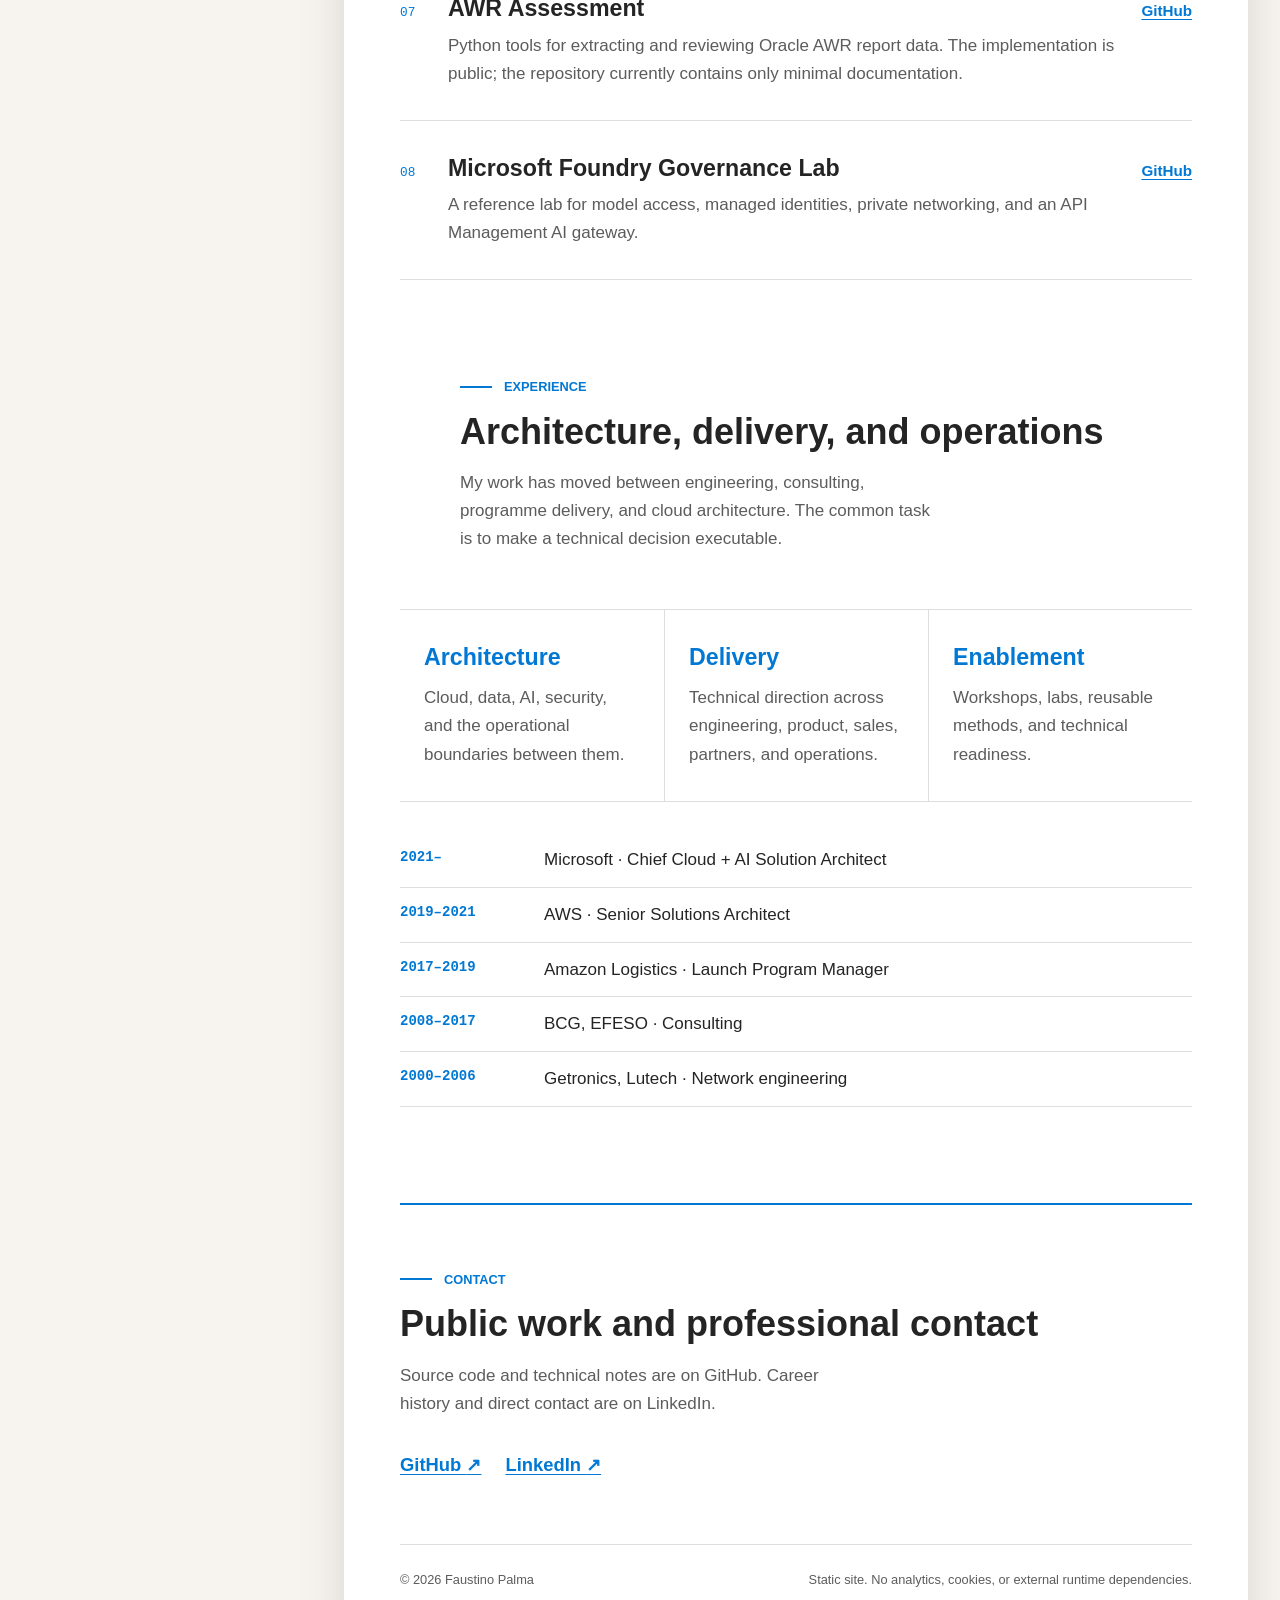
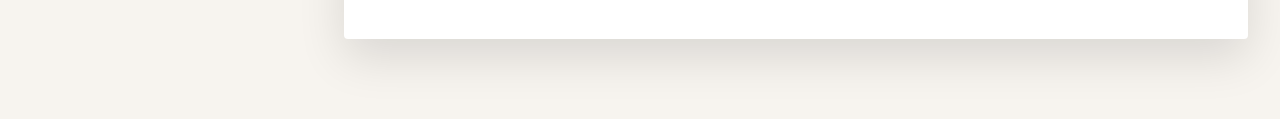
==== commit ef281cf3: "Remove the Method section and navigation entry" ====
--- a/index.html
+++ b/index.html
@@ -59,9 +59,8 @@
 
       <nav aria-label="Main navigation">
         <a href="#work"><span class="nav-number">01</span><span data-en="Work" data-it="Progetti">Work</span></a>
-        <a href="#method"><span class="nav-number">02</span><span data-en="Method" data-it="Metodo">Method</span></a>
-        <a href="#experience"><span class="nav-number">03</span><span data-en="Experience" data-it="Esperienza">Experience</span></a>
-        <a href="#contact"><span class="nav-number">04</span><span data-en="Contact" data-it="Contatti">Contact</span></a>
+        <a href="#experience"><span class="nav-number">02</span><span data-en="Experience" data-it="Esperienza">Experience</span></a>
+        <a href="#contact"><span class="nav-number">03</span><span data-en="Contact" data-it="Contatti">Contact</span></a>
       </nav>
 
       <p class="side-note" data-en="The site contains public work only. Client and environment details remain confidential." data-it="Il sito contiene solo lavori pubblici. I dettagli relativi a clienti e ambienti restano riservati.">The site contains public work only. Client and environment details remain confidential.</p>
@@ -163,16 +162,6 @@
           </article>
         </section>
 
-        <section id="method" class="section-heading" aria-labelledby="method-title">
-          <p class="eyebrow" data-en="Method" data-it="Metodo">Method</p>
-          <h2 id="method-title" data-en="From an observed problem to a tested system" data-it="Da un problema osservato a un sistema verificato">From an observed problem to a tested system</h2>
-        </section>
-        <ol class="method-list full">
-          <li><span>01</span><div><h3 data-en="Define the boundary" data-it="Definire il confine">Define the boundary</h3><p data-en="State the decision, the available evidence, and what remains unknown." data-it="Indicare la decisione, le evidenze disponibili e ciò che resta ignoto.">State the decision, the available evidence, and what remains unknown.</p></div></li>
-          <li><span>02</span><div><h3 data-en="Build the smallest complete path" data-it="Costruire il percorso completo minimo">Build the smallest complete path</h3><p data-en="Connect architecture, implementation, operations, and the people who must use the result." data-it="Collegare architettura, implementazione, operazioni e persone che devono usare il risultato.">Connect architecture, implementation, operations, and the people who must use the result.</p></div></li>
-          <li><span>03</span><div><h3 data-en="Measure the behaviour" data-it="Misurare il comportamento">Measure the behaviour</h3><p data-en="Test expected outcomes, failures, recovery, cost, and limits. A successful deployment is not sufficient evidence." data-it="Verificare risultati attesi, errori, recupero, costi e limiti. Una distribuzione riuscita non è una prova sufficiente.">Test expected outcomes, failures, recovery, cost, and limits. A successful deployment is not sufficient evidence.</p></div></li>
-        </ol>
-
         <section id="experience" class="section-heading" aria-labelledby="experience-title">
           <p class="eyebrow" data-en="Experience" data-it="Esperienza">Experience</p>
           <h2 id="experience-title" data-en="Architecture, delivery, and operations" data-it="Architettura, realizzazione e operazioni">Architecture, delivery, and operations</h2>
